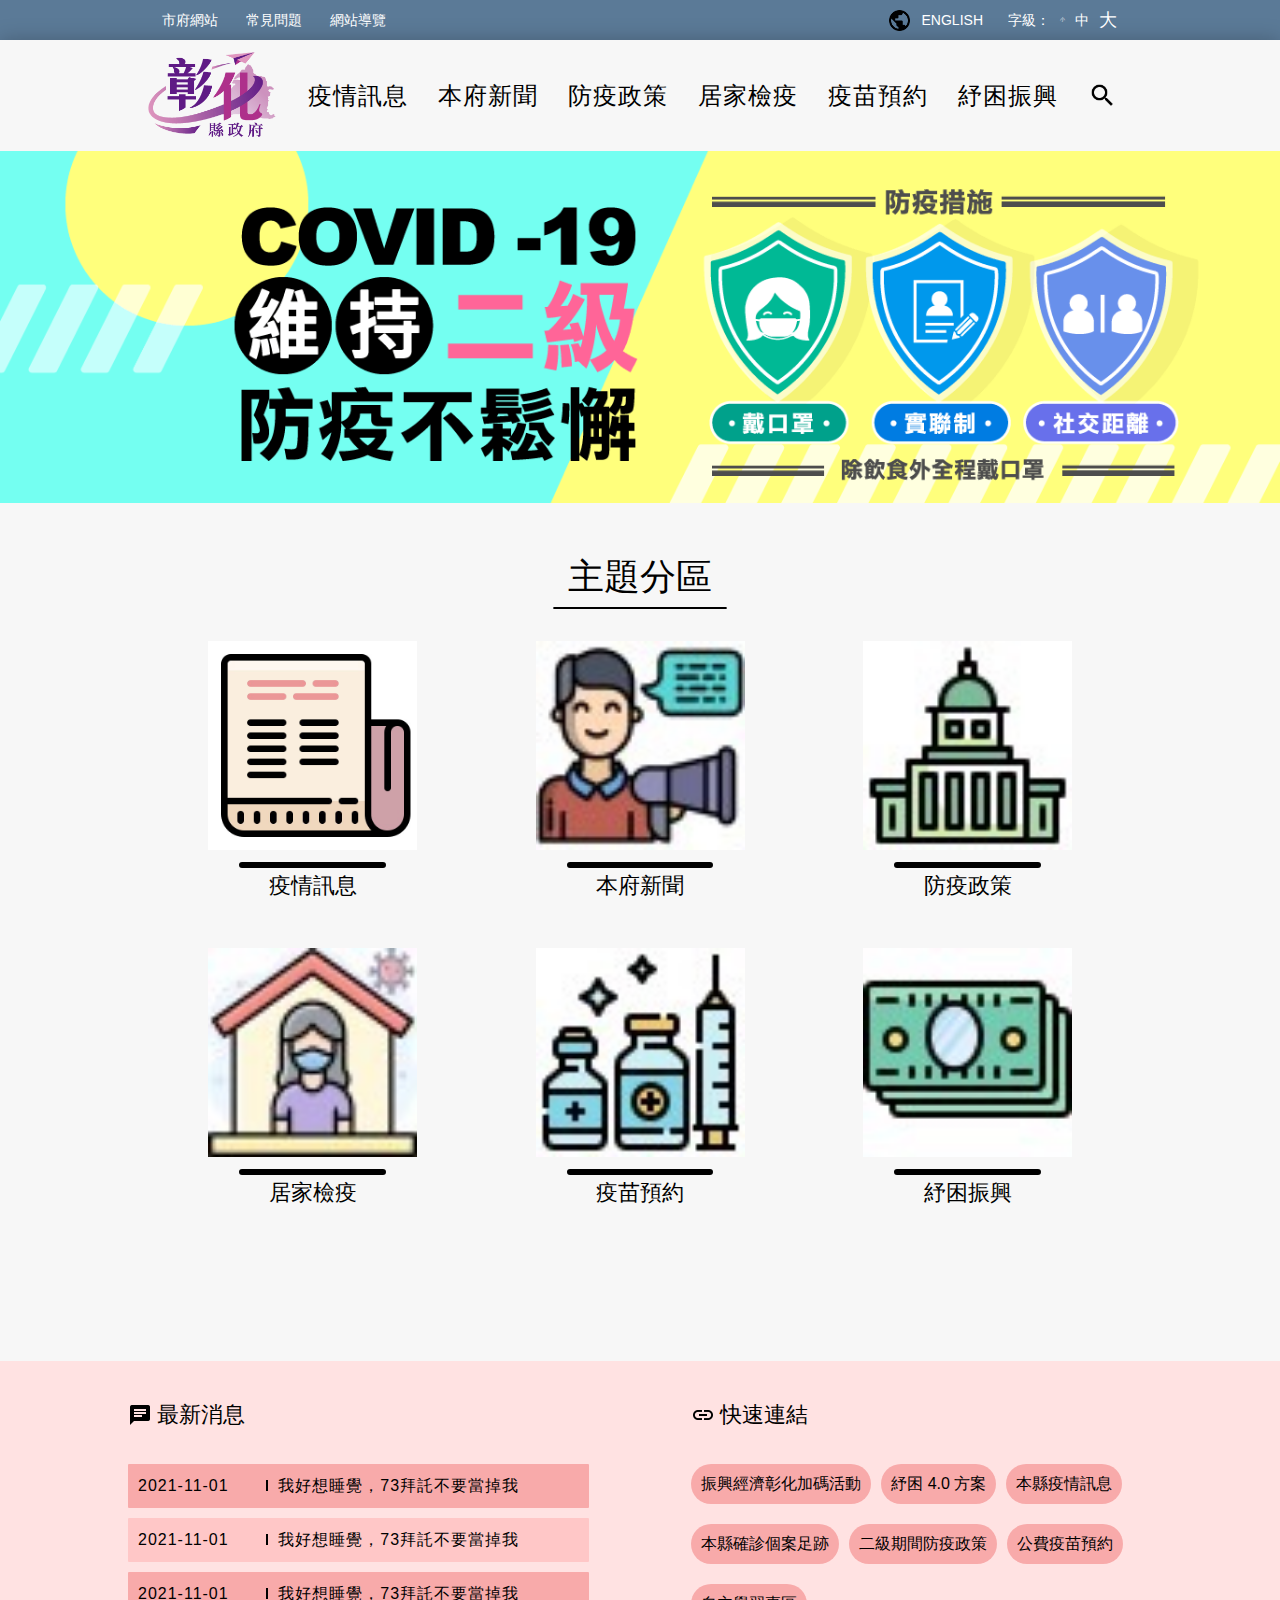
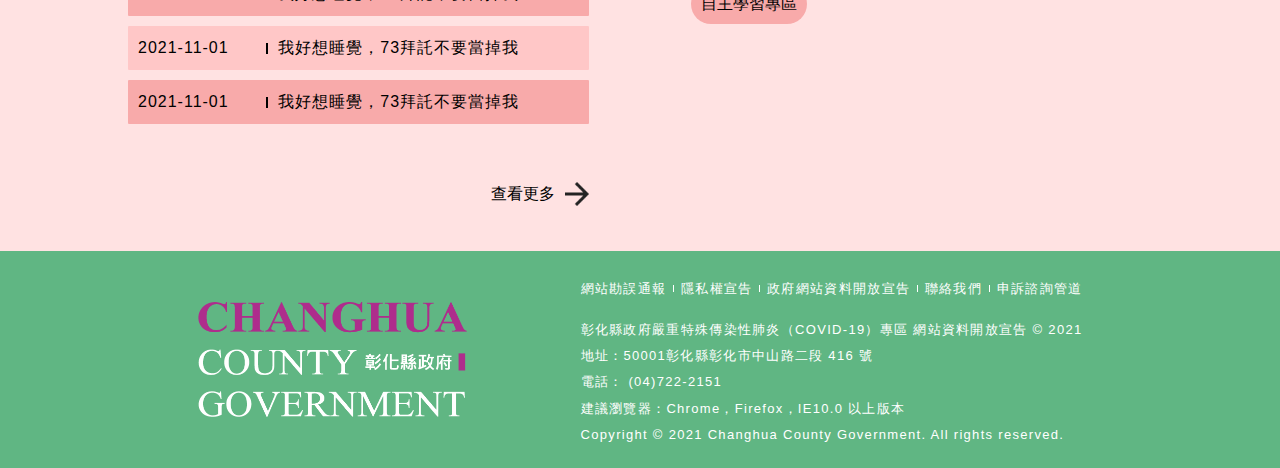
==== index.html @ 6eb6a99d "大致完成，圖片需替換" ====
<!DOCTYPE html>
<html lang="en">
<head>
    <meta charset="UTF-8">
    <meta http-equiv="X-UA-Compatible" content="IE=edge">
    <meta name="viewport" content="width=device-width, initial-scale=1.0">
    <title>首頁－彰化縣嚴重特殊傳染性肺炎防治專區</title>
    <link rel="stylesheet" href="./css/normalize.css">
    <link rel="stylesheet" href="./css/style.css">
    <link rel="stylesheet" href="./css/style_article.css">
    <link rel="stylesheet" href="./css/style_index.css">
</head>
<body>
    <div class="container">
        <header>
            <div class="header_box">
                <div class="headerL">
                    <ul class="headerL_list navbtn_li">
                        <li class="header_btn libtn flexTextCenter"><a class="textH" href="https://www.chcg.gov.tw/ch/" target="_blank">市府網站</a></li>
                        <li class="header_btn libtn flexTextCenter"><a class="textH" href=" ">常見問題</a></li>
                        <li class="header_btn libtn flexTextCenter"><a class="textH" href=" ">網站導覽</a></li>
                    </ul>
                </div>
                <div class="headerR">
                    <div class="header_lan">
                        <a href=" ">
                            <img src="img/icon_lan.png" alt="language:English">
                            <p class="textH">ENGLISH</p>
                        </a>
                    </div>
                    <div class="header_textSize">
                        <p class="textH">字級：</p>
                        <a href=" " class="textH smallText">小</a>
                        <a href=" " class="textH">中</a>
                        <a href=" " class="textH bigText">大</a>
                    </div>
                </div>
            </div>
        </header>
        <nav>
            <div class="nav_box">
                <a href="./index.html">
                    <img class="nav_logo" src="img/nav_logo.png" alt="首頁">
                </a>
                <ul class="nav_list navbtn_li">
                    <li class="nav_btn libtn">
                        <div class="flexTextCenter nav_btn_a_box"><a class="textN" href="./message.html">疫情訊息</a></div>
                        <ul class="nav_list_sub">
                            <li class="nav_btn_sub libtn flexTextCenter"><a class="textNp" href="https://www.cdc.gov.tw/" target="_blank">衛福部疾管署疫情訊息</a></li>
                            <li class="nav_btn_sub libtn flexTextCenter"><a class="textNp" href="https://www2.chcg.gov.tw/main/main_act/main.asp?main_id=35955&act_id=420" target="_blank">彰化縣疫情訊息</a></li>
                            <li class="nav_btn_sub libtn flexTextCenter"><a class="textNp" href="https://www2.chcg.gov.tw/main/main_act/main.asp?main_id=35917&act_id=420" target="_blank">彰化縣確診足跡公告</a></li>
                            <li class="nav_btn_sub libtn flexTextCenter"><a class="textNp" href="https://nidss.cdc.gov.tw/nndss/DiseaseMap?id=19CoV" target="_blank">全國病例地理分佈圖</a></li>
                        </ul>
                    </li>
                    <li class="nav_btn libtn">
                        <div class="flexTextCenter nav_btn_a_box"><a class="textN" href="https://www2.chcg.gov.tw/main/main_act/main.asp?main_id=31347&act_id=420" target="_blank">本府新聞</a></div>
                        <ul class="nav_list_sub">
                            <li class="nav_btn_sub libtn flexTextCenter"><a class="textNp" href="https://www2.chcg.gov.tw/main/main_act/main.asp?main_id=31371&act_id=420" target="_blank">防疫措施</a></li>
                            <li class="nav_btn_sub libtn flexTextCenter"><a class="textNp" href="https://www2.chcg.gov.tw/main/main_act/main.asp?main_id=31375&act_id=420" target="_blank">校園防疫</a></li>
                            <li class="nav_btn_sub libtn flexTextCenter"><a class="textNp" href="https://www2.chcg.gov.tw/main/main_act/main.asp?main_id=31374&act_id=420" target="_blank">活動相關</a></li>
                            <li class="nav_btn_sub libtn flexTextCenter"><a class="textNp" href="https://www2.chcg.gov.tw/main/main_act/main.asp?main_id=31370&act_id=420" target="_blank">防疫宣導</a></li>
                            <li class="nav_btn_sub libtn flexTextCenter"><a class="textNp" href="https://www2.chcg.gov.tw/main/main_act/main.asp?main_id=31372&act_id=420" target="_blank">防疫稽查</a></li>
                            <li class="nav_btn_sub libtn flexTextCenter"><a class="textNp" href="https://www2.chcg.gov.tw/main/main_act/main.asp?main_id=31373&act_id=420" target="_blank">居家檢疫</a></li>
                            <li class="nav_btn_sub libtn flexTextCenter"><a class="textNp" href="https://www2.chcg.gov.tw/main/main_act/main.asp?main_id=31376&act_id=420" target="_blank">紓困振興</a></li>
                            <li class="nav_btn_sub libtn flexTextCenter"><a class="textNp" href="https://www2.chcg.gov.tw/main/main_act/main.asp?main_id=31377&act_id=420" target="_blank">關懷慰問</a></li>
                            <li class="nav_btn_sub libtn flexTextCenter"><a class="textNp" href="https://www2.chcg.gov.tw/main/main_act/main.asp?main_id=31369&act_id=420" target="_blank">愛心回饋</a></li>
                        </ul>
                    </li>
                    <li class="nav_btn libtn">
                        <div class="flexTextCenter nav_btn_a_box"><a class="textN" href="./policy.html">防疫政策</a></div>
                        <ul class="nav_list_sub">
                            <li class="nav_btn_sub libtn flexTextCenter"><a class="textNp" href="https://www2.chcg.gov.tw/main/main_act/main.asp?main_id=36682&act_id=420" target="_blank">二級期間防疫政策</a></li>
                            <li class="nav_btn_sub libtn flexTextCenter"><a class="textNp" href="https://www2.chcg.gov.tw/main/main_act/main.asp?main_id=31424&act_id=420" target="_blank">公告指引</a></li>
                            <li class="nav_btn_sub libtn flexTextCenter"><a class="textNp" href="https://www2.chcg.gov.tw/main/main_act/main.asp?main_id=31350&act_id=420" target="_blank">口罩資訊</a></li>
                            <li class="nav_btn_sub libtn flexTextCenter"><a class="textNp" href="https://www2.chcg.gov.tw/main/main_act/main.asp?main_id=31386&act_id=420" target="_blank">防疫措施</a></li>
                            <li class="nav_btn_sub libtn flexTextCenter"><a class="textNp" href=" ">COVID-19 專區</a></li>
                            <li class="nav_btn_sub libtn flexTextCenter"><a class="textNp" href="https://www2.chcg.gov.tw/main/main_act/main.asp?main_id=35940&act_id=420" target="_blank">數位防疫</a></li>
                            <li class="nav_btn_sub libtn flexTextCenter"><a class="textNp" href="https://www.youtube.com/watch?v=2Yo-uYVUtT4" target="_blank">防疫社交距離影片宣導</a></li>
                        </ul>
                    </li>
                    <li class="nav_btnS libtn"><a class="textN" href="https://www2.chcg.gov.tw/main/main_act/main.asp?main_id=31349&act_id=420" target="_blank">居家檢疫</a></li>
                    <li class="nav_btnS libtn"><a class="textN" href="https://www2.chcg.gov.tw/main/main_act/main.asp?main_id=35650&act_id=420" target="_blank">疫苗預約</a></li>
                    <li class="nav_btn libtn">
                        <div class="flexTextCenter nav_btn_a_box"><a class="textN" href="https://www2.chcg.gov.tw/main/main_act/main.asp?main_id=35984&act_id=420" target="_blank">紓困振興</a></div>
                        <ul class="nav_list_sub">
                            <li class="nav_btn_sub libtn flexTextCenter"><a class="textNp" href="https://www2.chcg.gov.tw/main/main_act/main.asp?main_id=36135&act_id=420" target="_blank">行政院各部會紓困振興資訊</a></li>
                            <li class="nav_btn_sub libtn flexTextCenter"><a class="textNp" href="https://www2.chcg.gov.tw/main/main_act/main.asp?main_id=36148&act_id=420" target="_blank">個人對象紓困方案重點整理（如有誤以中央公告為主）</a></li>
                            <li class="nav_btn_sub libtn flexTextCenter"><a class="textNp" href="https://www2.chcg.gov.tw/main/main_act/main.asp?main_id=36149&act_id=420" target="_blank">事業對象紓困方案重點整理（如有誤以中央公告為主）</a></li>
                            <li class="nav_btn_sub libtn flexTextCenter"><a class="textNp" href="https://www2.chcg.gov.tw/main/main_act/main.asp?main_id=36152&act_id=420" target="_blank">紓困貸款方案整理（如有誤以中央公告為主）</a></li>
                            <li class="nav_btn_sub libtn flexTextCenter"><a class="textNp" href="https://www2.chcg.gov.tw/main/main_act/main.asp?main_id=37393&act_id=420" target="_blank">振興經濟彰化加碼活動</a></li>
                            <li class="nav_btn_sub libtn flexTextCenter"><a class="textNp" href="https://www2.chcg.gov.tw/main/main_act/main.asp?main_id=35986&act_id=420" target="_blank">彰化縣幸福圓夢貸款一年免息</a></li>
                            <li class="nav_btn_sub libtn flexTextCenter"><a class="textNp" href="https://www2.chcg.gov.tw/main/main_act/main.asp?main_id=35988&act_id=420" target="_blank">社福救助單一窗口 1957</a></li>
                            <li class="nav_btn_sub libtn flexTextCenter"><a class="textNp" href="https://www2.chcg.gov.tw/main/main_act/main.asp?main_id=35985&act_id=420" target="_blank">彰化縣地方稅捐減免緩徵</a></li>
                            <li class="nav_btn_sub libtn flexTextCenter"><a class="textNp" href="https://www2.chcg.gov.tw/main/main_act/main.asp?main_id=35990&act_id=420" target="_blank">彰化縣建築在建工程施工期限展延</a></li>
                            <li class="nav_btn_sub libtn flexTextCenter"><a class="textNp" href="https://www2.chcg.gov.tw/main/main_act/main.asp?main_id=35991&act_id=420" target="_blank">彰化縣政府委外場館規費緩徵</a></li>
                            <li class="nav_btn_sub libtn flexTextCenter"><a class="textNp" href="https://www2.chcg.gov.tw/main/main_act/main.asp?main_id=35999&act_id=420" target="_blank">彰化縣 26 處公有零售市場租金全部減半</a></li>
                            <li class="nav_btn_sub libtn flexTextCenter"><a class="textNp" href="https://www2.chcg.gov.tw/main/main_act/main.asp?main_id=36183&act_id=420" target="_blank">彰化縣土地登記逾期罰鍰計收主動扣除疫情警戒期間</a></li>
                        </ul>
                    </li>
                    <li class="nav_btnS libtn flexTextCenter"><a class="flexTextCenter" href=" "><img class="icon_search" src="img/icon_search.png" alt="搜尋"></a></li>
                </ul>
            </div>
        </nav>
        <div class="banner">
            <img src="./img/index_banner1.png" alt="COVID-19 維持二級防疫不鬆懈">
        </div>
        <article>
            <div class="main_div">
                <div class="tittle_box">
                    <p class="textA">主題分區</p>
                    <div class="tittle_line"></div>
                </div>
                <div class="main_box">
                    <div class="main_box_btn">
                        <a href=" "><img src="./img/icon_index_mes.JPG" alt="疫情訊息"></a>
                        <div class="main_box_line"></div>
                        <p class="textB">疫情訊息</p>
                    </div>
                    <div class="main_box_btn">
                        <a href=" "><img src="./img/icon_index_news.JPG" alt="本府新聞"></a>
                        <div class="main_box_line"></div>
                        <p class="textB">本府新聞</p>
                    </div>
                    <div class="main_box_btn">
                        <a href=" "><img src="./img/icon_index_policy.JPG" alt="防疫政策"></a>
                        <div class="main_box_line"></div>
                        <p class="textB">防疫政策</p>
                    </div>
                </div>
                <div class="main_box">
                    <div class="main_box_btn">
                        <a href=" "><img src="./img/icon_index_stayhome.JPG" alt="居家檢疫"></a>
                        <div class="main_box_line"></div>
                        <p class="textB">居家檢疫</p>
                    </div>
                    <div class="main_box_btn">
                        <a href=" "><img src="./img/icon_index_vaccine.JPG" alt="疫苗預約"></a>
                        <div class="main_box_line"></div>
                        <p class="textB">疫苗預約</p>
                    </div>
                    <div class="main_box_btn">
                        <a href=" "><img src="./img/icon_index_subsidy.JPG" alt="紓困振興"></a>
                        <div class="main_box_line"></div>
                        <p class="textB">紓困振興</p>
                    </div>
                </div>
            </div>
            <div class="sub_div">
                <div class="sub_box">
                    <div class="sub_box_kid sub_boxL">
                        <div class="sub_box_tittle">
                            <img src="./img/icon_index_message.png">
                            <p class="textB">最新消息</p>
                        </div>
                        <div class="sub_boxL_content">
                            <a class="sub_boxL_news newsA" href=" ">
                                    <p class="textC day">2021-11-01</p>
                                    <div class="sub_boxL_news_line"></div>
                                    <p class="textC">我好想睡覺，73拜託不要當掉我</p>
                            </a>
                            <a class="sub_boxL_news newsB" href=" ">
                                    <p class="textC day">2021-11-01</p>
                                    <div class="sub_boxL_news_line"></div>
                                    <p class="textC">我好想睡覺，73拜託不要當掉我</p>
                            </a>
                            <a class="sub_boxL_news newsA" href=" ">
                                    <p class="textC day">2021-11-01</p>
                                    <div class="sub_boxL_news_line"></div>
                                    <p class="textC">我好想睡覺，73拜託不要當掉我</p>
                            </a>
                            <a class="sub_boxL_news newsB" href=" ">
                                    <p class="textC day">2021-11-01</p>
                                    <div class="sub_boxL_news_line"></div>
                                    <p class="textC">我好想睡覺，73拜託不要當掉我</p>
                            </a>
                            <a class="sub_boxL_news newsA" href=" ">
                                    <p class="textC day">2021-11-01</p>
                                    <div class="sub_boxL_news_line"></div>
                                    <p class="textC">我好想睡覺，73拜託不要當掉我</p>
                            </a>
                        </div>
                        <div class="sub_boxL_more">
                            <a class="sub_boxL_more_btn" href=" ">
                                <p class="textC">查看更多</p>
                                <img src="./img/icon_arrow2.png">
                            </a>
                        </div>
                    </div>
                    <div class="sub_box_kid sub_boxR">
                        <div class="sub_box_tittle">
                            <img src="./img/icon_index_links.png">
                            <p class="textB">快速連結</p>
                        </div>
                        <div class="sub_boxR_content">
                                <a class="sub_boxR_link flexTextCenter" href=" ">
                                    <p class="textC">振興經濟彰化加碼活動</p>
                                </a>
                                <a class="sub_boxR_link flexTextCenter" href=" ">
                                    <p class="textC">紓困 4.0 方案</p>
                                </a>
                                <a class="sub_boxR_link flexTextCenter" href=" ">
                                    <p class="textC">本縣疫情訊息</p>
                                </a>
                                <a class="sub_boxR_link flexTextCenter" href=" ">
                                    <p class="textC">本縣確診個案足跡</p>
                                </a>
                                <a class="sub_boxR_link flexTextCenter" href=" ">
                                    <p class="textC">二級期間防疫政策</p>
                                </a>
                                <a class="sub_boxR_link flexTextCenter" href=" ">
                                    <p class="textC">公費疫苗預約</p>
                                </a>
                                <a class="sub_boxR_link flexTextCenter" href=" ">
                                    <p class="textC">自主學習專區</p>
                                </a>
                        </div>
                    </div>
                </div>
            </div>
        </article>
        <footer class="flexTextCenter">
            <div class="footer_box">
                <img class="footer_logo" src="./img/footer_logo.png" alt="彰化縣政府">
                <div class="footerR">
                    <div class="footerR_top">
                        <a class="footer_btn textF" href=" ">網站勘誤通報</a> 
                        <div class="footer_btn_line"></div>
                        <a class="footer_btn textF" href=" ">隱私權宣告</a>
                        <div class="footer_btn_line"></div>        
                        <a class="footer_btn textF" href=" ">政府網站資料開放宣告</a>
                        <div class="footer_btn_line"></div>        
                        <a class="footer_btn textF" href=" ">聯絡我們</a>
                        <div class="footer_btn_line"></div>        
                        <a class="footer_btn textF" href=" ">申訴諮詢管道</a>               
                    </div>
                    <div class="footerR_botton">
                    <p class="textF">彰化縣政府嚴重特殊傳染性肺炎（COVID-19）專區 網站資料開放宣告 © 2021</p>
                    <p class="textF">地址：50001彰化縣彰化市中山路二段 416 號</p>
                    <p class="textF">電話： (04)722-2151</p>
                    <p class="textF">建議瀏覽器：Chrome，Firefox，IE10.0 以上版本</p>
                    <p class="textF">Copyright © 2021 Changhua County Government. All rights reserved.</p>
                    </div>
                </div>
            </div>
        </footer>
    </div>
    
</body>
</html>
---- css/style.css ----
html{
    box-sizing:border-box;
    font-size: 10px;
  }

  *,*::before,*::after{
    box-sizing: inherit;
    padding: 0;
    margin: 0;
}

body{
  font-family: 'ArialMT Regular',Arial, Helvetica, sans-serif;
  background-color: #f7f7f7;
}

.container{
  width: auto;
  min-width: 1280px;
  height: 940px;

}

a{            /*把a標籤的底線都拿掉，加上自動換行，顏色設定為黑色*/
  display: block;
  color: #000000;
  text-decoration: none;
}

.navbtn_li{                /*給list型導覽列的li元素，使導覽列橫向排列*/
  display: flex;
}

.libtn{                     /*list型導覽列按鈕初始*/
  list-style: none;
  text-align: center;
}

.flexTextCenter{            /*文字垂直中央置中（給盒子），為了子導覽列所以設定向下排序*/
  display: flex;
  justify-content: center;
  align-items: center;
}

/* ↓ 字型設定區/////////////////////////////////////////////////////////////*/

.textH{                 /* header 字型*/
  padding: 0px;
  margin: 0px;
  color: #ffffff;
  font-size: 1.4rem;
  font-family: 'Arial', 'Arial Narrow', sans-serif;
}

.textN{                 /* nav 字型*/
  padding: 0px;
  margin: 0px;
  color: #000000;
  font-size: 2.4rem;
  font-family: 'Arial', 'Arial Narrow', sans-serif;
  letter-spacing: 1px;
  height: inherit;
  line-height: 111px;
}

.textNp{                 /* sub nav 字型*/
  padding: 10px;
  margin: 0px;
  color: #000000;
  font-size: 1.4rem;
  font-family: 'Arial', 'Arial Narrow', sans-serif;
  line-height: 1.5;
  letter-spacing: 1px;
}

.textA{                 /* 內文 ABC 級字型都還沒用過可以改*/
    padding: 0px;
    margin: 0px;
    color: #000000;
    font-size: 3.6rem;
    font-family: 'Arial Black', 'Arial Narrow Bold', sans-serif;
}

.textB{
  padding: 0px;
  margin: 0px;
  color: #000000;
  font-size: 2.2rem;
  font-family: 'Arial Black', 'Arial Narrow Bold', sans-serif;
}

.textC{
  padding: 0px;
  margin: 0px;
  color: #000000;
  font-size: 1.6rem;
  font-family: 'Arial Black', 'Arial Narrow Bold', sans-serif;
}

.textF{
  padding: 0px;
  margin: 0px;
  color: #000000;
  font-size: 1.3rem;
  font-family: 'Roboto','Arial', 'Arial Narrow', sans-serif;
  line-height: 15px;
  letter-spacing: 0.1em;

color: #FFFFFF;
}


/* ↑ 字型設定區/////////////////////////////////////////////////////////////////*/

/* ↓ Header 區/////////////////////////////////////*/
header{
  height: 40px;
  display: flex;
  justify-content: center;
  background-color: #5B7A97;
}

.header_box{
  height: inherit;
  width: 984px;
  display: flex;
  justify-content: space-between;
}


.headerL{
  height: inherit;
}

.headerL_list{
  height: inherit;
}

.header_btn{
  width: 84px;
}


.headerR{
  height: inherit;
  display: flex;
  justify-content: space-around;
}

.header_lan{
  display: flex;
  justify-content: space-around;
}

.headerR a{
  display: flex;
  flex-direction:row;
  align-items: center;
  justify-content: space-around;
}

.header_lan img{
  height: 25px;
  width: auto;
}

.header_lan .textH{
  padding: 10px;
}

.header_textSize{
  display: flex;
  justify-content: space-around;
  align-items: center;
  padding: 10px;
}

.header_textSize .textH{
  padding: 5px;
}

.header_textSize .smallText{
  font-size: 0.5em;
}

.header_textSize .bigText{
  font-size: 1.75em;
}
/* ↑ Header 區/////////////////////////////////////*/

/* ↓ nav 區/////////////////////////////////////*/
nav{
  height: 111px;
  display: flex;
  justify-content: center;
  background-color: inherit;
  box-shadow: 0px 1px 20px rgba(0, 0, 0, 0.25);
}

.nav_box{
  height: inherit;
  width: 984px;
  display: flex;
  flex-direction: row;
  justify-content: space-between;
  align-items: center;
}

.nav_logo{
  height: 85px;
}

.nav_list{
  height: inherit;
}

.icon_search{
  height: 29px;
}

.nav_btn{
  height: inherit;
  padding: 0 15px;
  position: relative;
}

.nav_btnS{
  height: inherit;
  padding: 0 15px;
  position: relative;
}

.nav_btn_a_box{
  height: inherit;
}

.nav_list_sub{
  width: 130px;
  flex-direction: column;
  background-color: #ffffff;
  position: relative;
  display: none;
}

.nav_btn:hover{
  background-color: #d1d1d1;
  padding: 0;
}

.nav_btnS:hover{
  background-color: #d1d1d1;
}

.nav_btn:hover .nav_list_sub{
  display: block;
}

.nav_btn_sub:hover{
  background-color: #d1d1d1;
}

.nav_list_sub > .nav_btn_sub:hover {
  background-color: #d1d1d1;
}

/* ↑ nav 區/////////////////////////////////////*/

/* ↓ banner 區/////////////////////////////////////*/

.banner{
  width: 100%;
  margin-bottom: 30px;
}

.banner img{
  width: inherit;
}

/* ↑ banner 區/////////////////////////////////////*/

/* ↓ footer 區/////////////////////////////////////*/

footer{
  background-color: #60B683;
  width: inherit;
  height: 217px;
}

.footer_box{
  height: inherit;
  width: 885px;
  display: flex;
  justify-content: space-between;
  align-items: center;
}

.footer_logo{
  height: 115px;
}

.footerR{
  height: inherit;
  padding: 20px 0;
}

.footerR_top{
  height: 20%;
  display: flex;
  align-items: center;
  justify-content: space-between;
}

.footer_btn_line{
  height: inherit;
  width: 1px;
  border-right: #ffffff 1px solid;
}

.footerR_botton{
  padding-top: 10px;
  height: 80%;
  display: flex;
  flex-direction: column;
  justify-content: space-around;
}
/* ↑ footer 區/////////////////////////////////////*/
---- css/style_article.css ----
/* 各頁頁首標題 */

.tittle_box{
    height: 80px;
    margin-top: 20px;
}

.tittle_box p{
    padding: 0 15px;
}

.tittle_line{
    height: 1px;
    border: #000000 1.5px solid;
    background-color: #000000;
    border-radius: 100px;
    margin-top: 10px;
}
---- css/style_index.css ----
.main_div{
    height: 825px;
    width: 100%;
    display: flex;
    flex-direction: column;
    align-items: center;
}

.sub_div{
    background-color: #ffe2e2;
    width: 100%;
    height: 490px;
    display: flex;
    flex-direction: column;
    align-items: center;
}

.main_box{
    width: inherit;
    display: flex;
    justify-content: space-between;
    padding: 0 208px;
}

.sub_box{
    height: inherit;
    width: 80%;
    display: flex;
    justify-content: space-between;
}




.main_box_btn{
    width: 209px;
    height: 307px;
    display: flex;
    flex-direction: column;
    align-items: center;
}

.main_box_btn a{
    width: inherit;
    margin: 5px;
}

.main_box_btn img{
    width: inherit;
}

.main_box_line{
    width: 70%;
    height: 1px;
    border: #000000 3px solid;
    border-radius: 10px;
    margin: 5px;
}




.sub_box_kid{
    height: inherit;
    width: 45%;
}

.sub_box_tittle{
    margin-top: 5px;
    width: inherit;
    height: 20%;
    display: flex;
    align-items: center;
}

.sub_box_tittle img{
    height: 24px;
    margin-right: 5px;
}


.sub_boxL_content{
    width: 100%;
    height: 60%;
}


.sub_boxL_news{
    width: inherit;
    height: 15%;
    margin-bottom: 10px;
    display: flex;
    align-items: center;
}

.newsA{
    background-color: #f8aaaa;
    border-radius: 1px;
}

.newsB{
    background-color: #ffc7c7;
    border-radius: 1px;
}

.newsA:hover{
    background-color: #ff7474;
}

.newsB:hover{
    background-color: #ff7474;
}



.day{
    width: 30%;
    padding-left: 10px;
}

.sub_boxL_news_line{
    height: 25%;
    width: 1px;
    margin-right: 10px;
    border: #000000 1px solid;
}

.sub_boxL_news .textC{
    letter-spacing: 1px;
}


.sub_boxL_more{
    width: 100%;
    height: 15%;
    display: flex;
    justify-content: flex-end;
}

.sub_boxL_more_btn{
    height: 100%;
    display: flex;
    align-items: center;
}

.sub_boxL_more_btn img{
    height: 24px;
    margin-left: 10px;
}

.sub_boxR_content{
    width: 100%;
    height: 60%;
    display: flex;
    flex-wrap: wrap;
    align-content: flex-start;
}

.sub_boxR_link{
    height: 40px;
    padding: 5px 10px;
    margin: 0 10px 20px 0;
    background-color: #f8aaaa;
    border-radius: 50px;
}

.sub_boxR_link:hover{
    background-color: #ff7474;
}
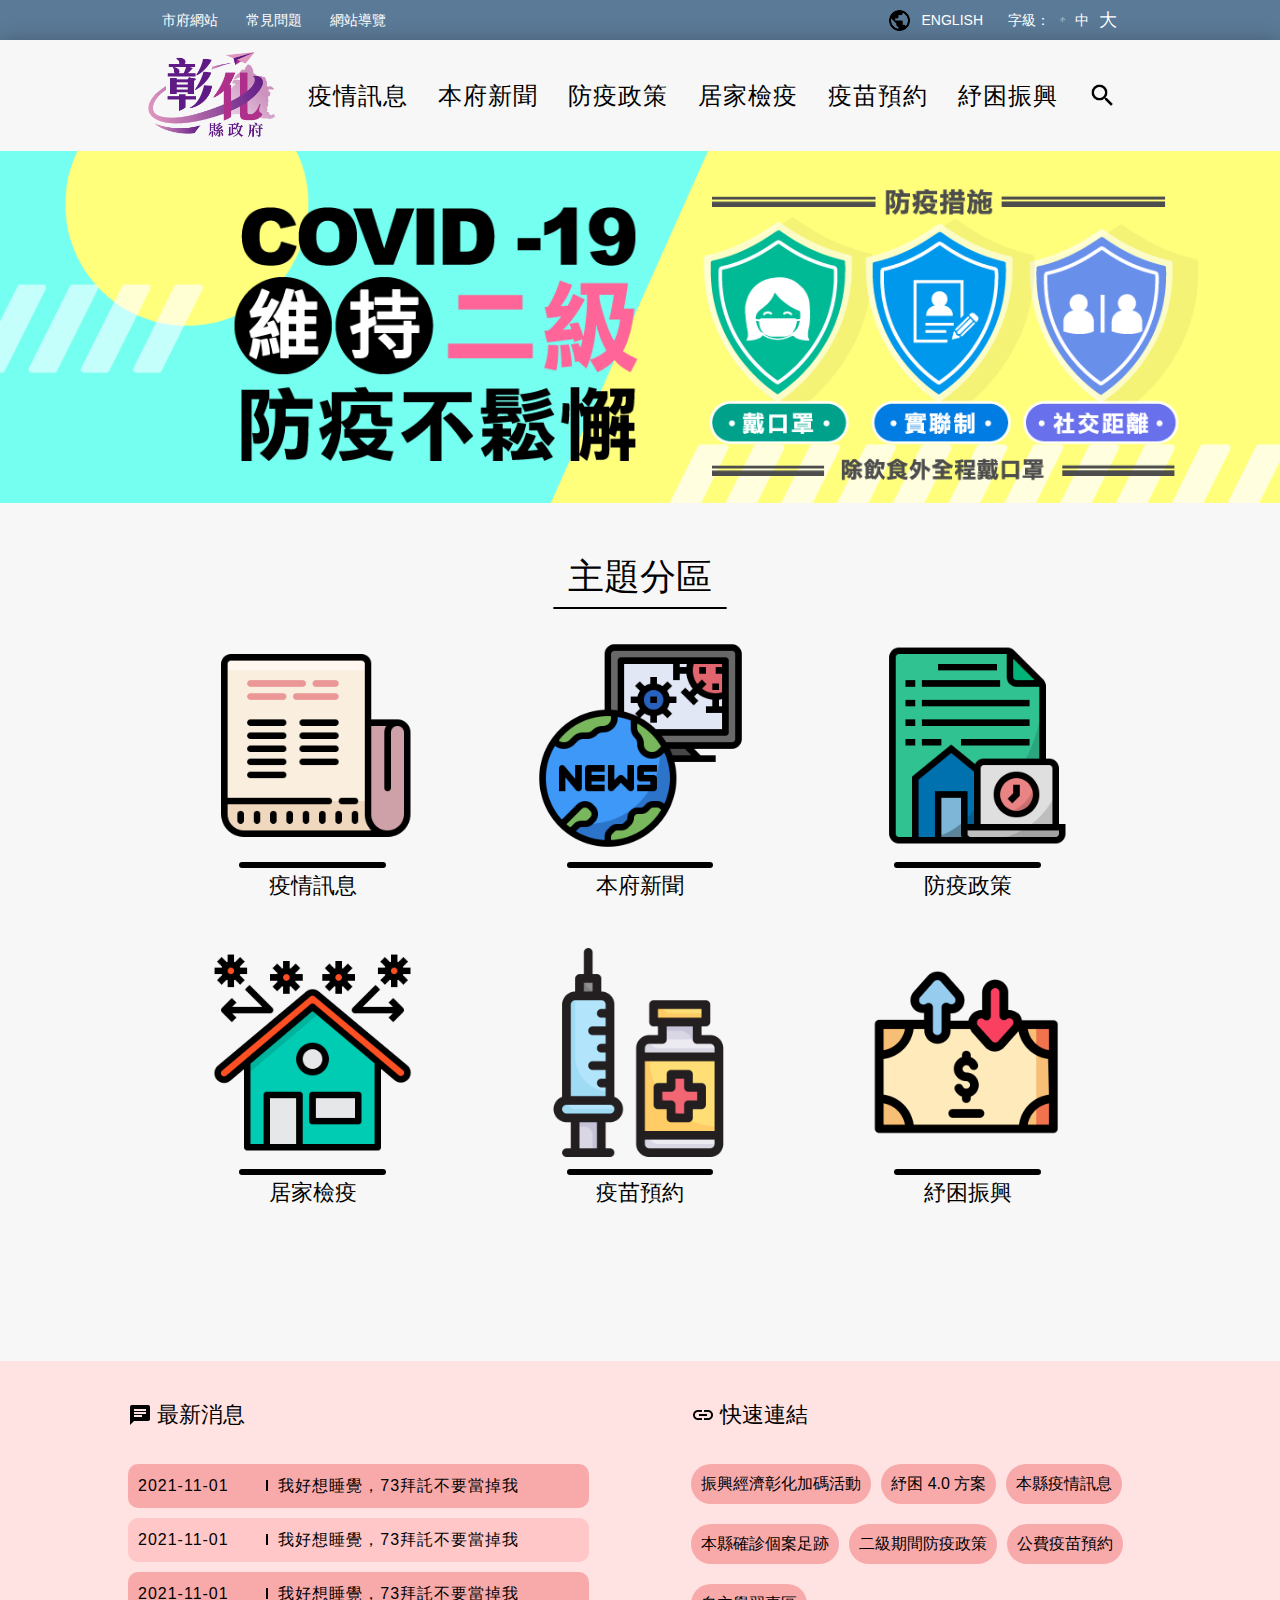
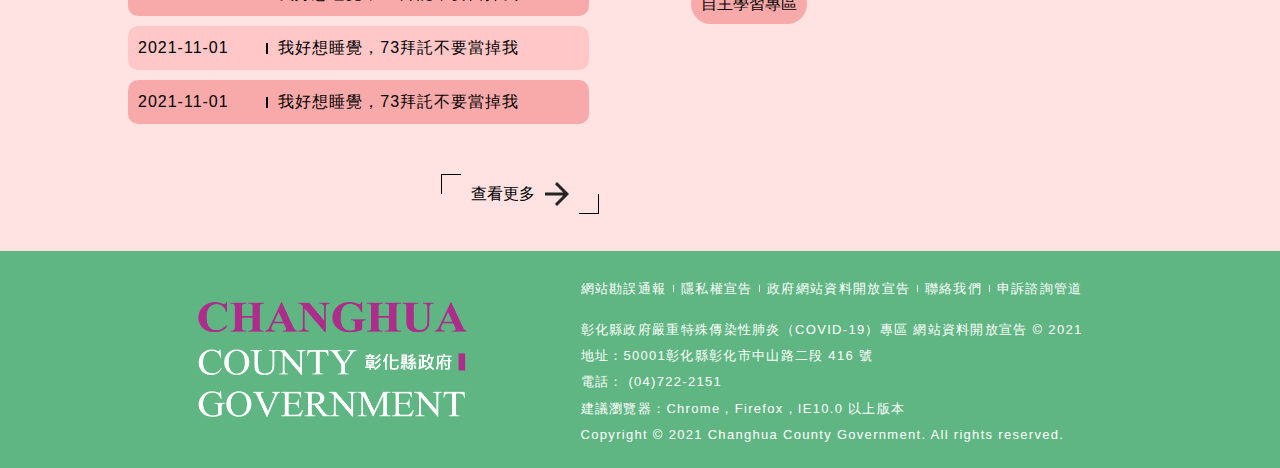
==== commit d5f898e0: "修改icon圖片" ====
--- a/index.html
+++ b/index.html
@@ -112,34 +112,34 @@
                 </div>
                 <div class="main_box">
                     <div class="main_box_btn">
-                        <a href=" "><img src="./img/icon_index_mes.JPG" alt="疫情訊息"></a>
+                        <a href=" "><img src="./img/icon_index_mes.PNG" alt="疫情訊息"></a>
                         <div class="main_box_line"></div>
                         <p class="textB">疫情訊息</p>
                     </div>
                     <div class="main_box_btn">
-                        <a href=" "><img src="./img/icon_index_news.JPG" alt="本府新聞"></a>
+                        <a href=" "><img src="./img/icon_index_news.PNG" alt="本府新聞"></a>
                         <div class="main_box_line"></div>
                         <p class="textB">本府新聞</p>
                     </div>
                     <div class="main_box_btn">
-                        <a href=" "><img src="./img/icon_index_policy.JPG" alt="防疫政策"></a>
+                        <a href=" "><img src="./img/icon_index_policy.PNG" alt="防疫政策"></a>
                         <div class="main_box_line"></div>
                         <p class="textB">防疫政策</p>
                     </div>
                 </div>
                 <div class="main_box">
                     <div class="main_box_btn">
-                        <a href=" "><img src="./img/icon_index_stayhome.JPG" alt="居家檢疫"></a>
+                        <a href=" "><img src="./img/icon_index_stayhome.PNG" alt="居家檢疫"></a>
                         <div class="main_box_line"></div>
                         <p class="textB">居家檢疫</p>
                     </div>
                     <div class="main_box_btn">
-                        <a href=" "><img src="./img/icon_index_vaccine.JPG" alt="疫苗預約"></a>
+                        <a href=" "><img src="./img/icon_index_vaccine.PNG" alt="疫苗預約"></a>
                         <div class="main_box_line"></div>
                         <p class="textB">疫苗預約</p>
                     </div>
                     <div class="main_box_btn">
-                        <a href=" "><img src="./img/icon_index_subsidy.JPG" alt="紓困振興"></a>
+                        <a href=" "><img src="./img/icon_index_subsidy.PNG" alt="紓困振興"></a>
                         <div class="main_box_line"></div>
                         <p class="textB">紓困振興</p>
                     </div>
--- a/css/style_index.css
+++ b/css/style_index.css
@@ -1,3 +1,5 @@
+/* ↓ 基礎大小設定區/////////////////////////////////////*/
+
 .main_div{
     height: 825px;
     width: 100%;
@@ -6,6 +8,14 @@
     align-items: center;
 }
 
+.main_box{
+    width: inherit;
+    display: flex;
+    justify-content: space-between;
+    padding: 0 208px;
+}
+
+
 .sub_div{
     background-color: #ffe2e2;
     width: 100%;
@@ -13,13 +23,6 @@
     display: flex;
     flex-direction: column;
     align-items: center;
-}
-
-.main_box{
-    width: inherit;
-    display: flex;
-    justify-content: space-between;
-    padding: 0 208px;
 }
 
 .sub_box{
@@ -29,8 +32,10 @@
     justify-content: space-between;
 }
 
-
-
+/* ↑ 基礎大小設定區/////////////////////////////////////*/
+
+
+/* ↓ main 區/////////////////////////////////////*/
 
 .main_box_btn{
     width: 209px;
@@ -57,7 +62,7 @@
     margin: 5px;
 }
 
-
+/* ↑ main 區/////////////////////////////////////*/
 
 
 .sub_box_kid{
@@ -91,24 +96,25 @@
     margin-bottom: 10px;
     display: flex;
     align-items: center;
+    border-radius: 10px;
 }
 
 .newsA{
-    background-color: #f8aaaa;
-    border-radius: 1px;
+    background-color: #f8aaaa; 
 }
 
 .newsB{
     background-color: #ffc7c7;
-    border-radius: 1px;
 }
 
 .newsA:hover{
     background-color: #ff7474;
+    transition: .5s
 }
 
 .newsB:hover{
     background-color: #ff7474;
+    transition: .5s
 }
 
 
@@ -141,12 +147,49 @@
     height: 100%;
     display: flex;
     align-items: center;
+    transition: all .3s linear;
+    position: relative;
 }
 
 .sub_boxL_more_btn img{
     height: 24px;
     margin-left: 10px;
 }
+
+.sub_boxL_more_btn::before{
+    content: "";
+    width: 20px;
+    height: 20px;
+    display: block;
+    box-sizing: border-box;
+    border-top: 1px solid #000;
+    border-left: 1px solid #000;
+    position: relative;
+    top: -10px;
+    left: -10px;
+    transition: all .3s linear;
+}
+.sub_boxL_more_btn::after{
+    content: "";
+    width: 20px;
+    height: 20px;
+    display: block;
+    box-sizing: border-box;
+    border-bottom: 1px solid #000;
+    border-right: 1px solid #000;
+    position: relative;
+    bottom: -10px;
+    right: -10px;
+    transition: all .3s linear;
+}
+.sub_boxL_more_btn:hover::before, .sub_boxL_more_btn:hover::after{
+    width: 200%;
+    height: 100%;
+}
+
+
+
+
 
 .sub_boxR_content{
     width: 100%;
@@ -166,4 +209,5 @@
 
 .sub_boxR_link:hover{
     background-color: #ff7474;
+    transition: .5s
 }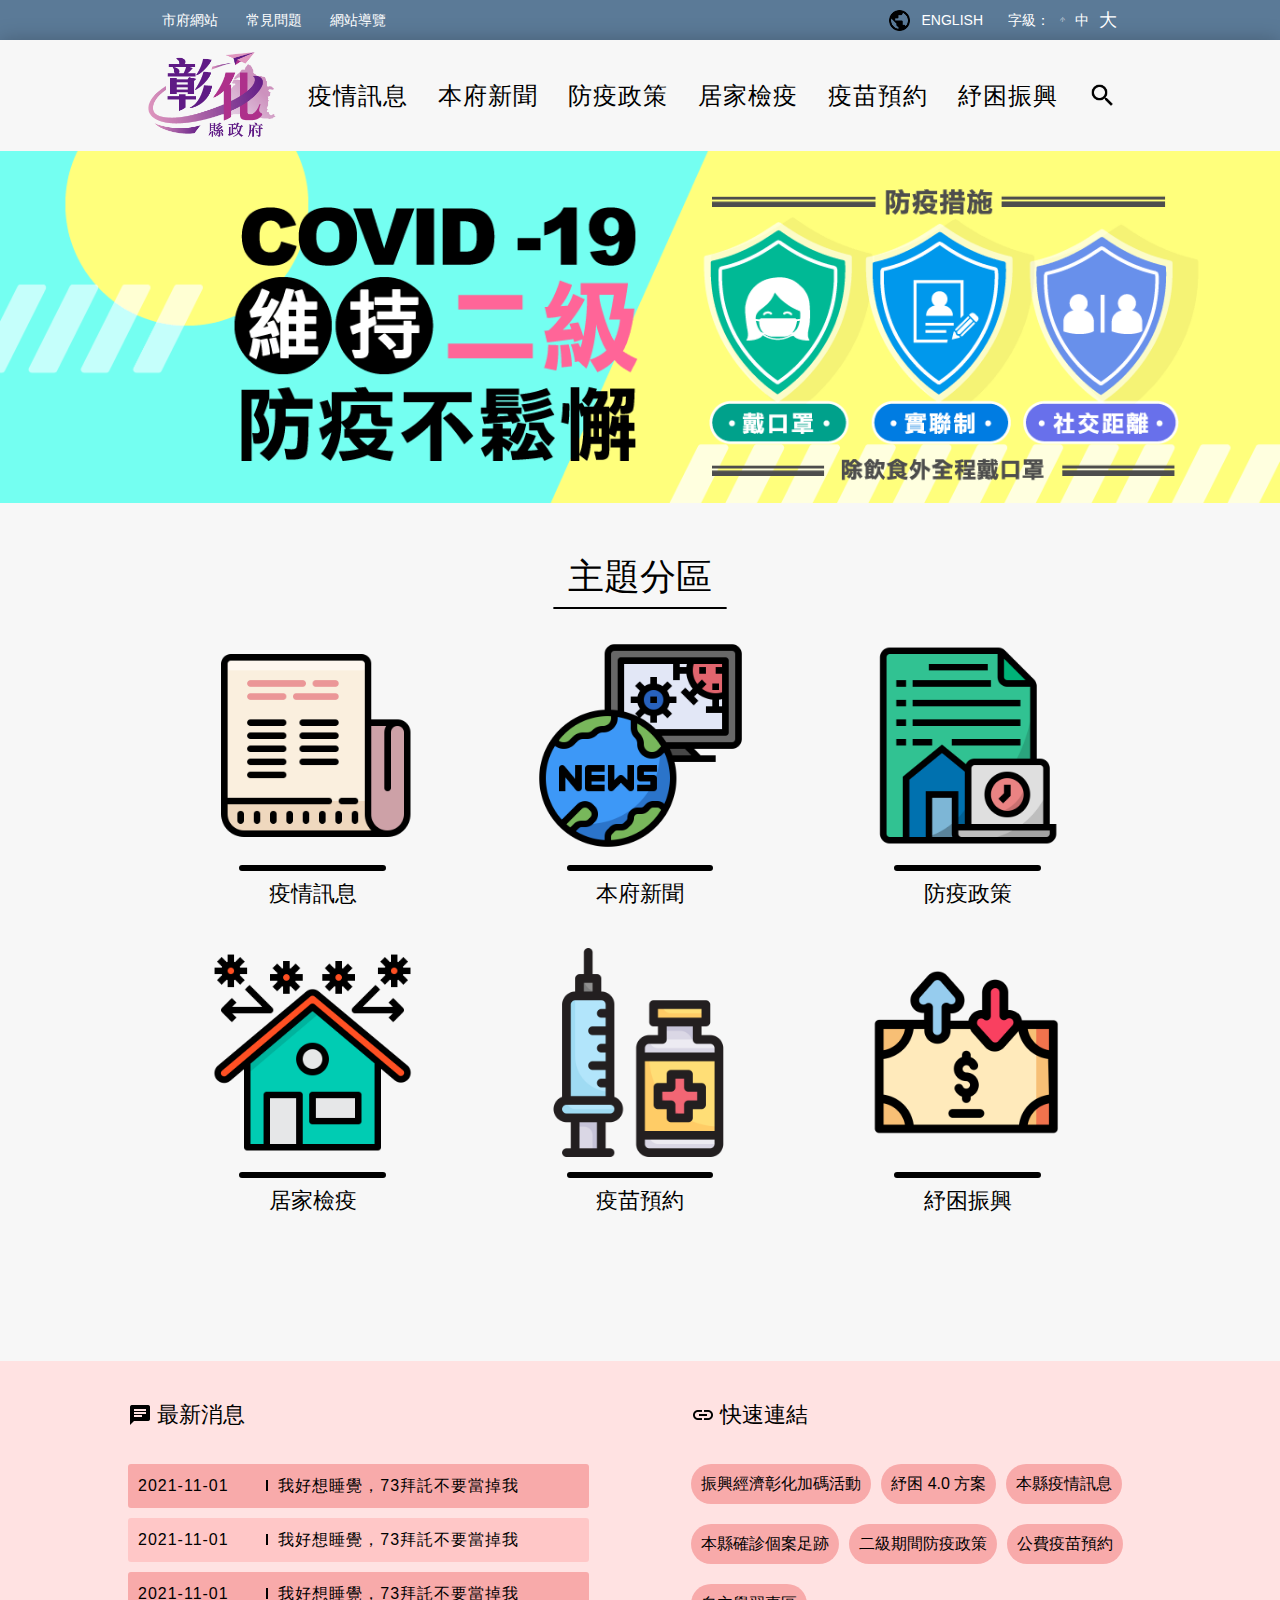
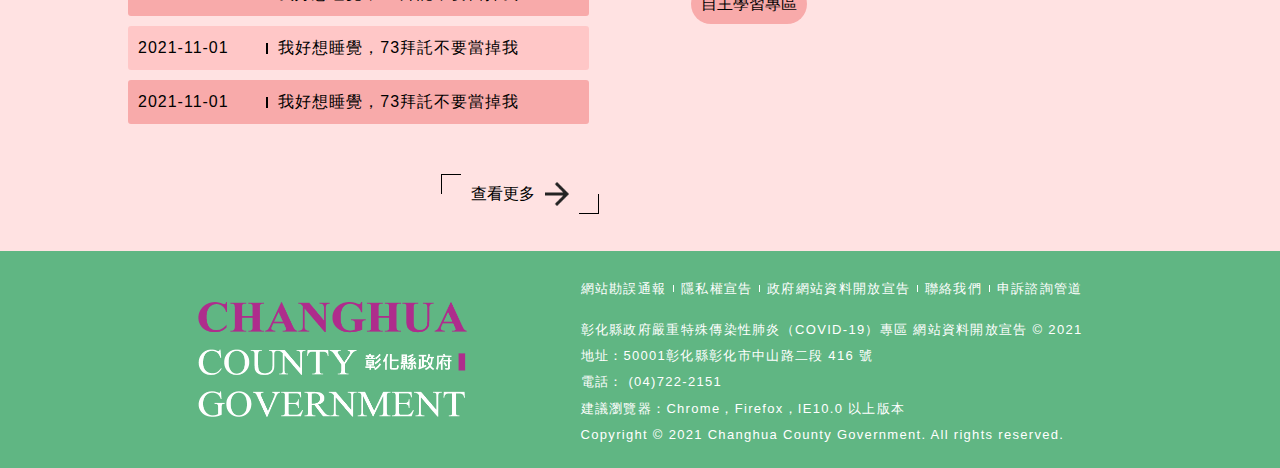
==== commit 6d9faf28: "main排版" ====
--- a/index.html
+++ b/index.html
@@ -111,38 +111,38 @@
                     <div class="tittle_line"></div>
                 </div>
                 <div class="main_box">
-                    <div class="main_box_btn">
-                        <a href=" "><img src="./img/icon_index_mes.PNG" alt="疫情訊息"></a>
+                    <a class="main_box_btn" href="./message.html">
+                        <img src="./img/icon_index_mes.PNG" alt="疫情訊息">
                         <div class="main_box_line"></div>
                         <p class="textB">疫情訊息</p>
-                    </div>
-                    <div class="main_box_btn">
-                        <a href=" "><img src="./img/icon_index_news.PNG" alt="本府新聞"></a>
+                    </a>
+                    <a class="main_box_btn" href="https://www2.chcg.gov.tw/main/main_act/main.asp?main_id=31347&act_id=420" target="_blank">
+                        <img src="./img/icon_index_news.PNG" alt="本府新聞">
                         <div class="main_box_line"></div>
                         <p class="textB">本府新聞</p>
-                    </div>
-                    <div class="main_box_btn">
-                        <a href=" "><img src="./img/icon_index_policy.PNG" alt="防疫政策"></a>
+                    </a>
+                    <a class="main_box_btn" href="./policy.html">
+                        <img src="./img/icon_index_policy.PNG" alt="防疫政策">
                         <div class="main_box_line"></div>
                         <p class="textB">防疫政策</p>
-                    </div>
+                    </a>
                 </div>
                 <div class="main_box">
-                    <div class="main_box_btn">
-                        <a href=" "><img src="./img/icon_index_stayhome.PNG" alt="居家檢疫"></a>
+                    <a class="main_box_btn" href="https://www2.chcg.gov.tw/main/main_act/main.asp?main_id=31349&act_id=420" target="_blank">
+                        <img src="./img/icon_index_stayhome.PNG" alt="居家檢疫">
                         <div class="main_box_line"></div>
                         <p class="textB">居家檢疫</p>
-                    </div>
-                    <div class="main_box_btn">
-                        <a href=" "><img src="./img/icon_index_vaccine.PNG" alt="疫苗預約"></a>
+                    </a>
+                    <a class="main_box_btn" href="https://www2.chcg.gov.tw/main/main_act/main.asp?main_id=35650&act_id=420" target="_blank">
+                        <img src="./img/icon_index_vaccine.PNG" alt="疫苗預約">
                         <div class="main_box_line"></div>
                         <p class="textB">疫苗預約</p>
-                    </div>
-                    <div class="main_box_btn">
-                        <a href=" "><img src="./img/icon_index_subsidy.PNG" alt="紓困振興"></a>
+                    </a>
+                    <a class="main_box_btn" href="https://www2.chcg.gov.tw/main/main_act/main.asp?main_id=35984&act_id=420" target="_blank">
+                        <img src="./img/icon_index_subsidy.PNG" alt="紓困振興">
                         <div class="main_box_line"></div>
                         <p class="textB">紓困振興</p>
-                    </div>
+                    </a>
                 </div>
             </div>
             <div class="sub_div">
--- a/css/style_index.css
+++ b/css/style_index.css
@@ -45,13 +45,9 @@
     align-items: center;
 }
 
-.main_box_btn a{
+.main_box_btn img{
     width: inherit;
     margin: 5px;
-}
-
-.main_box_btn img{
-    width: inherit;
 }
 
 .main_box_line{
@@ -59,7 +55,7 @@
     height: 1px;
     border: #000000 3px solid;
     border-radius: 10px;
-    margin: 5px;
+    margin: 10px;
 }
 
 /* ↑ main 區/////////////////////////////////////*/
@@ -96,7 +92,7 @@
     margin-bottom: 10px;
     display: flex;
     align-items: center;
-    border-radius: 10px;
+    border-radius: 3px;
 }
 
 .newsA{
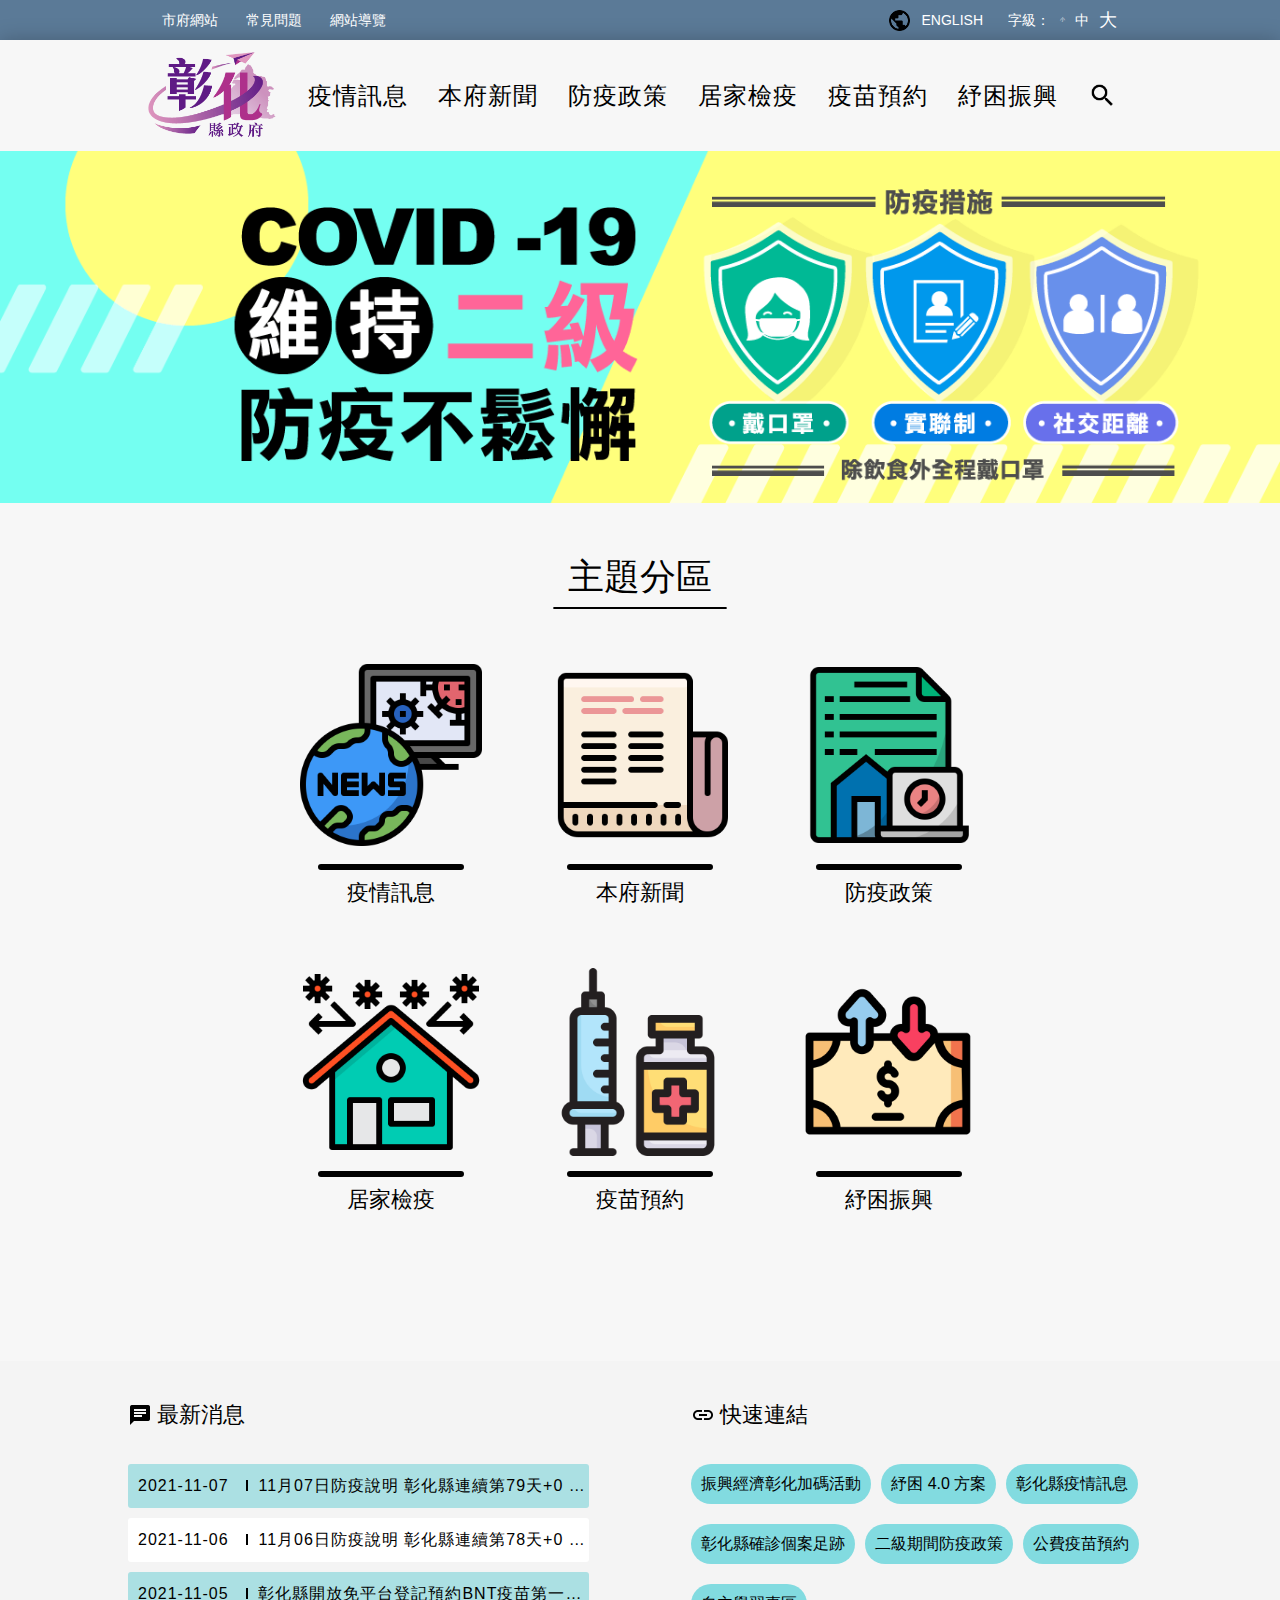
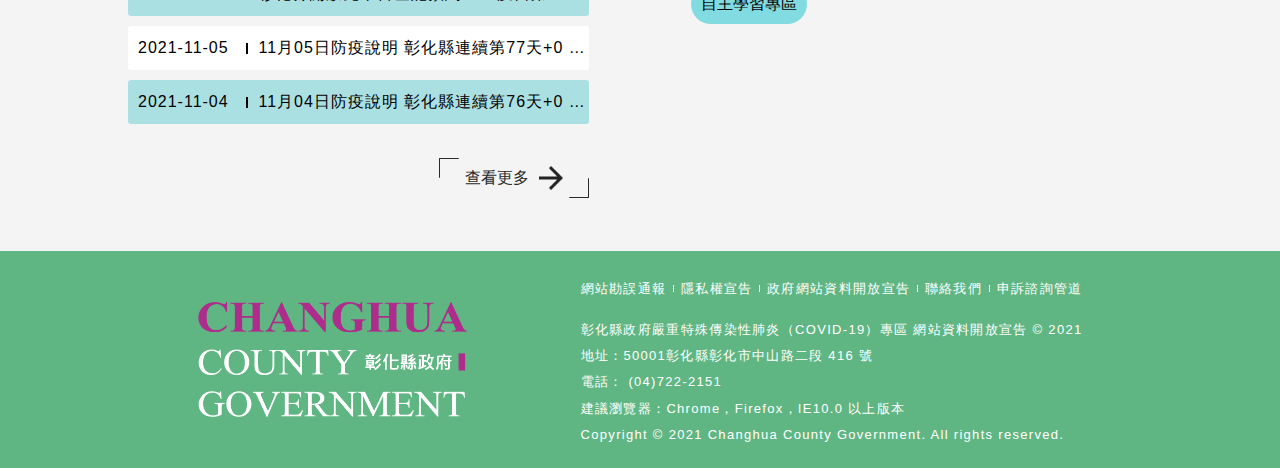
==== commit bd195722: "完成index，順便做了一點點RWD" ====
--- a/index.html
+++ b/index.html
@@ -111,38 +111,38 @@
                     <div class="tittle_line"></div>
                 </div>
                 <div class="main_box">
-                    <a class="main_box_btn" href="./message.html">
-                        <img src="./img/icon_index_mes.PNG" alt="疫情訊息">
-                        <div class="main_box_line"></div>
-                        <p class="textB">疫情訊息</p>
-                    </a>
-                    <a class="main_box_btn" href="https://www2.chcg.gov.tw/main/main_act/main.asp?main_id=31347&act_id=420" target="_blank">
-                        <img src="./img/icon_index_news.PNG" alt="本府新聞">
-                        <div class="main_box_line"></div>
-                        <p class="textB">本府新聞</p>
-                    </a>
-                    <a class="main_box_btn" href="./policy.html">
-                        <img src="./img/icon_index_policy.PNG" alt="防疫政策">
-                        <div class="main_box_line"></div>
-                        <p class="textB">防疫政策</p>
-                    </a>
-                </div>
-                <div class="main_box">
-                    <a class="main_box_btn" href="https://www2.chcg.gov.tw/main/main_act/main.asp?main_id=31349&act_id=420" target="_blank">
-                        <img src="./img/icon_index_stayhome.PNG" alt="居家檢疫">
-                        <div class="main_box_line"></div>
-                        <p class="textB">居家檢疫</p>
-                    </a>
-                    <a class="main_box_btn" href="https://www2.chcg.gov.tw/main/main_act/main.asp?main_id=35650&act_id=420" target="_blank">
-                        <img src="./img/icon_index_vaccine.PNG" alt="疫苗預約">
-                        <div class="main_box_line"></div>
-                        <p class="textB">疫苗預約</p>
-                    </a>
-                    <a class="main_box_btn" href="https://www2.chcg.gov.tw/main/main_act/main.asp?main_id=35984&act_id=420" target="_blank">
-                        <img src="./img/icon_index_subsidy.PNG" alt="紓困振興">
-                        <div class="main_box_line"></div>
-                        <p class="textB">紓困振興</p>
-                    </a>
+                    <div class="main_content">
+                        <a class="main_box_btn" href="./message.html">
+                            <img src="./img/icon_index_mes.PNG" alt="疫情訊息">
+                            <div class="main_box_line"></div>
+                            <p class="textB">疫情訊息</p>
+                        </a>
+                        <a class="main_box_btn" href="https://www2.chcg.gov.tw/main/main_act/main.asp?main_id=31347&act_id=420" target="_blank">
+                            <img src="./img/icon_index_news.PNG" alt="本府新聞">
+                            <div class="main_box_line"></div>
+                            <p class="textB">本府新聞</p>
+                        </a>
+                        <a class="main_box_btn" href="./policy.html">
+                            <img src="./img/icon_index_policy.PNG" alt="防疫政策">
+                            <div class="main_box_line"></div>
+                            <p class="textB">防疫政策</p>
+                        </a>
+                        <a class="main_box_btn" href="https://www2.chcg.gov.tw/main/main_act/main.asp?main_id=31349&act_id=420" target="_blank">
+                            <img src="./img/icon_index_stayhome.PNG" alt="居家檢疫">
+                            <div class="main_box_line"></div>
+                            <p class="textB">居家檢疫</p>
+                        </a>
+                        <a class="main_box_btn" href="https://www2.chcg.gov.tw/main/main_act/main.asp?main_id=35650&act_id=420" target="_blank">
+                            <img src="./img/icon_index_vaccine.PNG" alt="疫苗預約">
+                            <div class="main_box_line"></div>
+                            <p class="textB">疫苗預約</p>
+                        </a>
+                        <a class="main_box_btn" href="https://www2.chcg.gov.tw/main/main_act/main.asp?main_id=35984&act_id=420" target="_blank">
+                            <img src="./img/icon_index_subsidy.PNG" alt="紓困振興">
+                            <div class="main_box_line"></div>
+                            <p class="textB">紓困振興</p>
+                        </a>
+                    </div>
                 </div>
             </div>
             <div class="sub_div">
@@ -153,34 +153,34 @@
                             <p class="textB">最新消息</p>
                         </div>
                         <div class="sub_boxL_content">
-                            <a class="sub_boxL_news newsA" href=" ">
-                                    <p class="textC day">2021-11-01</p>
-                                    <div class="sub_boxL_news_line"></div>
-                                    <p class="textC">我好想睡覺，73拜託不要當掉我</p>
-                            </a>
-                            <a class="sub_boxL_news newsB" href=" ">
-                                    <p class="textC day">2021-11-01</p>
-                                    <div class="sub_boxL_news_line"></div>
-                                    <p class="textC">我好想睡覺，73拜託不要當掉我</p>
-                            </a>
-                            <a class="sub_boxL_news newsA" href=" ">
-                                    <p class="textC day">2021-11-01</p>
-                                    <div class="sub_boxL_news_line"></div>
-                                    <p class="textC">我好想睡覺，73拜託不要當掉我</p>
-                            </a>
-                            <a class="sub_boxL_news newsB" href=" ">
-                                    <p class="textC day">2021-11-01</p>
-                                    <div class="sub_boxL_news_line"></div>
-                                    <p class="textC">我好想睡覺，73拜託不要當掉我</p>
-                            </a>
-                            <a class="sub_boxL_news newsA" href=" ">
-                                    <p class="textC day">2021-11-01</p>
-                                    <div class="sub_boxL_news_line"></div>
-                                    <p class="textC">我好想睡覺，73拜託不要當掉我</p>
+                            <a class="sub_boxL_news newsA" href="https://www.chcg.gov.tw/ch/newsdetail.asp?bull_id=343998" target="_blank">
+                                    <p class="textC day">2021-11-07</p>
+                                    <div class="sub_boxL_news_line"></div>
+                                    <p class="textC sub_boxL_news_content">11月07日防疫說明 彰化縣連續第79天+0 防疫仍不能鬆懈</p>
+                            </a>
+                            <a class="sub_boxL_news newsB" href="https://www.chcg.gov.tw/ch/newsdetail.asp?bull_id=343988" target="_blank">
+                                    <p class="textC day">2021-11-06</p>
+                                    <div class="sub_boxL_news_line"></div>
+                                    <p class="textC sub_boxL_news_content">	11月06日防疫說明 彰化縣連續第78天+0 防疫仍不能鬆懈</p>
+                            </a>
+                            <a class="sub_boxL_news newsA" href="https://www.chcg.gov.tw/ch/newsdetail.asp?bull_id=343936" target="_blank">
+                                    <p class="textC day">2021-11-05</p>
+                                    <div class="sub_boxL_news_line"></div>
+                                    <p class="textC sub_boxL_news_content">彰化縣開放免平台登記預約BNT疫苗第一劑接種</p>
+                            </a>
+                            <a class="sub_boxL_news newsB" href="https://www.chcg.gov.tw/ch/newsdetail.asp?bull_id=343935" target="_blank">
+                                    <p class="textC day">2021-11-05</p>
+                                    <div class="sub_boxL_news_line"></div>
+                                    <p class="textC sub_boxL_news_content">11月05日防疫說明 彰化縣連續第77天+0 防疫仍不能鬆懈</p>
+                            </a>
+                            <a class="sub_boxL_news newsA" href="https://www.chcg.gov.tw/ch/newsdetail.asp?bull_id=343883" target="_blank">
+                                    <p class="textC day">2021-11-04</p>
+                                    <div class="sub_boxL_news_line"></div>
+                                    <p class="textC sub_boxL_news_content">11月04日防疫說明 彰化縣連續第76天+0 防疫仍不能鬆懈</p>
                             </a>
                         </div>
                         <div class="sub_boxL_more">
-                            <a class="sub_boxL_more_btn" href=" ">
+                            <a class="sub_boxL_more_btn" href="https://www2.chcg.gov.tw/main/main_act/main.asp?main_id=31347&act_id=420" target="_blank">
                                 <p class="textC">查看更多</p>
                                 <img src="./img/icon_arrow2.png">
                             </a>
@@ -192,25 +192,25 @@
                             <p class="textB">快速連結</p>
                         </div>
                         <div class="sub_boxR_content">
-                                <a class="sub_boxR_link flexTextCenter" href=" ">
+                                <a class="sub_boxR_link flexTextCenter" href="https://www2.chcg.gov.tw/main/main_act/main.asp?main_id=37393&act_id=420" target="_blank">
                                     <p class="textC">振興經濟彰化加碼活動</p>
                                 </a>
-                                <a class="sub_boxR_link flexTextCenter" href=" ">
+                                <a class="sub_boxR_link flexTextCenter" href="https://www2.chcg.gov.tw/main/main_act/main.asp?main_id=35984&act_id=420" target="_blank">
                                     <p class="textC">紓困 4.0 方案</p>
                                 </a>
-                                <a class="sub_boxR_link flexTextCenter" href=" ">
-                                    <p class="textC">本縣疫情訊息</p>
-                                </a>
-                                <a class="sub_boxR_link flexTextCenter" href=" ">
-                                    <p class="textC">本縣確診個案足跡</p>
-                                </a>
-                                <a class="sub_boxR_link flexTextCenter" href=" ">
+                                <a class="sub_boxR_link flexTextCenter" href="https://www2.chcg.gov.tw/main/main_act/main.asp?main_id=37393&act_id=420" target="_blank">
+                                    <p class="textC">彰化縣疫情訊息</p>
+                                </a>
+                                <a class="sub_boxR_link flexTextCenter" href="https://www2.chcg.gov.tw/main/main_act/main.asp?main_id=35917&act_id=420" target="_blank">
+                                    <p class="textC">彰化縣確診個案足跡</p>
+                                </a>
+                                <a class="sub_boxR_link flexTextCenter" href="https://www2.chcg.gov.tw/main/main_act/main.asp?main_id=36682&act_id=420" target="_blank">
                                     <p class="textC">二級期間防疫政策</p>
                                 </a>
-                                <a class="sub_boxR_link flexTextCenter" href=" ">
+                                <a class="sub_boxR_link flexTextCenter" href="https://www2.chcg.gov.tw/main/main_act/main.asp?main_id=35650&act_id=420" target="_blank">
                                     <p class="textC">公費疫苗預約</p>
                                 </a>
-                                <a class="sub_boxR_link flexTextCenter" href=" ">
+                                <a class="sub_boxR_link flexTextCenter" href="https://sites.google.com/chc.edu.tw/golearn" target="_blank">
                                     <p class="textC">自主學習專區</p>
                                 </a>
                         </div>
--- a/css/style_index.css
+++ b/css/style_index.css
@@ -9,15 +9,22 @@
 }
 
 .main_box{
-    width: inherit;
-    display: flex;
-    justify-content: space-between;
+    width: 100%;
+    display: flex;
+    justify-content: center;
     padding: 0 208px;
 }
 
+.main_content{
+    display: flex;
+    flex-wrap: wrap;
+    align-content: flex-start;
+    justify-content: center;
+}
+
 
 .sub_div{
-    background-color: #ffe2e2;
+    background-color: #F4F4F4;
     width: 100%;
     height: 490px;
     display: flex;
@@ -38,15 +45,16 @@
 /* ↓ main 區/////////////////////////////////////*/
 
 .main_box_btn{
-    width: 209px;
+    width: 249px;
     height: 307px;
+    padding: 20px;
     display: flex;
     flex-direction: column;
     align-items: center;
 }
 
 .main_box_btn img{
-    width: inherit;
+    width: 90%;
     margin: 5px;
 }
 
@@ -54,8 +62,15 @@
     width: 70%;
     height: 1px;
     border: #000000 3px solid;
+    background-color: #000000;
     border-radius: 10px;
     margin: 10px;
+}
+
+.main_box_btn:hover{
+    background-color: #e6e6e6;
+    border-radius: 10px;
+    transition: .5s;
 }
 
 /* ↑ main 區/////////////////////////////////////*/
@@ -96,27 +111,22 @@
 }
 
 .newsA{
-    background-color: #f8aaaa; 
+    background-color: #ABE0E3; 
 }
 
 .newsB{
-    background-color: #ffc7c7;
-}
-
-.newsA:hover{
-    background-color: #ff7474;
+    background-color: #ffffff;
+}
+
+.sub_boxL_news:hover{
+    background-color: #85ABF4;
     transition: .5s
 }
 
-.newsB:hover{
-    background-color: #ff7474;
-    transition: .5s
-}
-
 
 
 .day{
-    width: 30%;
+    width: 35%;
     padding-left: 10px;
 }
 
@@ -125,31 +135,52 @@
     width: 1px;
     margin-right: 10px;
     border: #000000 1px solid;
+    background-color: #000000;
 }
 
 .sub_boxL_news .textC{
     letter-spacing: 1px;
 }
 
+.sub_boxL_news_content{
+    width: 100%;
+    overflow: hidden;
+    text-overflow: ellipsis;
+    display: -webkit-box;
+    -webkit-line-clamp: 1;
+    -webkit-box-orient: vertical; 
+}
+
 
 .sub_boxL_more{
     width: 100%;
     height: 15%;
     display: flex;
     justify-content: flex-end;
-}
-
-.sub_boxL_more_btn{
-    height: 100%;
-    display: flex;
-    align-items: center;
-    transition: all .3s linear;
-    position: relative;
 }
 
 .sub_boxL_more_btn img{
     height: 24px;
     margin-left: 10px;
+}
+
+.sub_boxL_more_btn{
+    width: 150px;
+    height: 40px;
+    display: block;
+    text-align: center;
+    cursor: pointer;
+    background-color: transparent;
+    position: relative;
+    transition: all .3s linear;
+    display: flex;
+    justify-content: center;
+    align-items: center;
+}
+
+.sub_boxL_more_btn .textC{
+    color: #292929;
+    line-height: 40px;
 }
 
 .sub_boxL_more_btn::before{
@@ -158,11 +189,12 @@
     height: 20px;
     display: block;
     box-sizing: border-box;
-    border-top: 1px solid #000;
-    border-left: 1px solid #000;
-    position: relative;
-    top: -10px;
-    left: -10px;
+    border-top: 1px solid #292929;
+    border-left: 1px solid #292929;
+    position: absolute;
+    top: 0;
+    left: 0;
+    border-radius: 1px;
     transition: all .3s linear;
 }
 .sub_boxL_more_btn::after{
@@ -171,15 +203,21 @@
     height: 20px;
     display: block;
     box-sizing: border-box;
-    border-bottom: 1px solid #000;
-    border-right: 1px solid #000;
-    position: relative;
-    bottom: -10px;
-    right: -10px;
+    border-bottom: 1px solid #292929;
+    border-right: 1px solid #292929;
+    position: absolute;
+    bottom: 0;
+    right: 0;
+    border-radius: 1px;
     transition: all .3s linear;
 }
+
+.sub_boxL_more_btn:hover{
+    background-color: #b9cff7;
+}
+
 .sub_boxL_more_btn:hover::before, .sub_boxL_more_btn:hover::after{
-    width: 200%;
+    width: 100%;
     height: 100%;
 }
 
@@ -199,11 +237,11 @@
     height: 40px;
     padding: 5px 10px;
     margin: 0 10px 20px 0;
-    background-color: #f8aaaa;
+    background-color: #82DBE0;
     border-radius: 50px;
 }
 
 .sub_boxR_link:hover{
-    background-color: #ff7474;
+    background-color: #85ABF4;
     transition: .5s
 }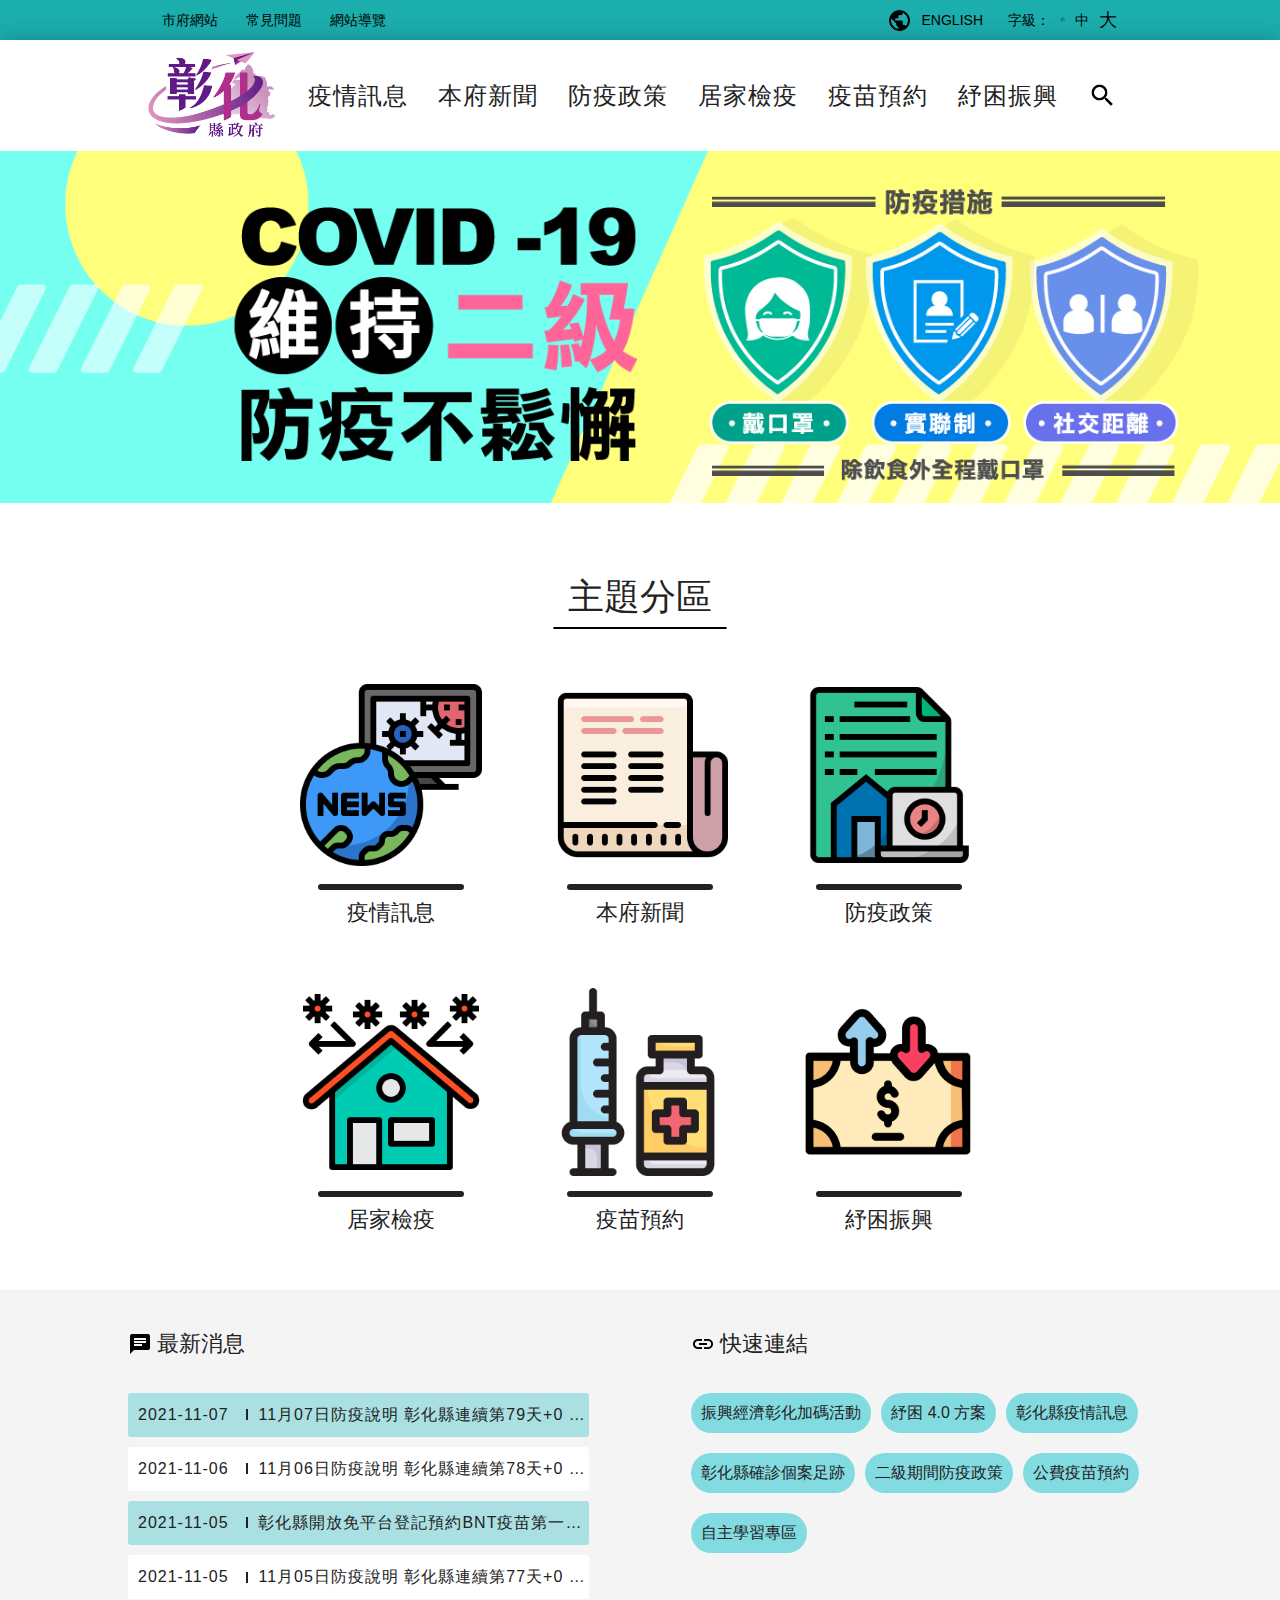
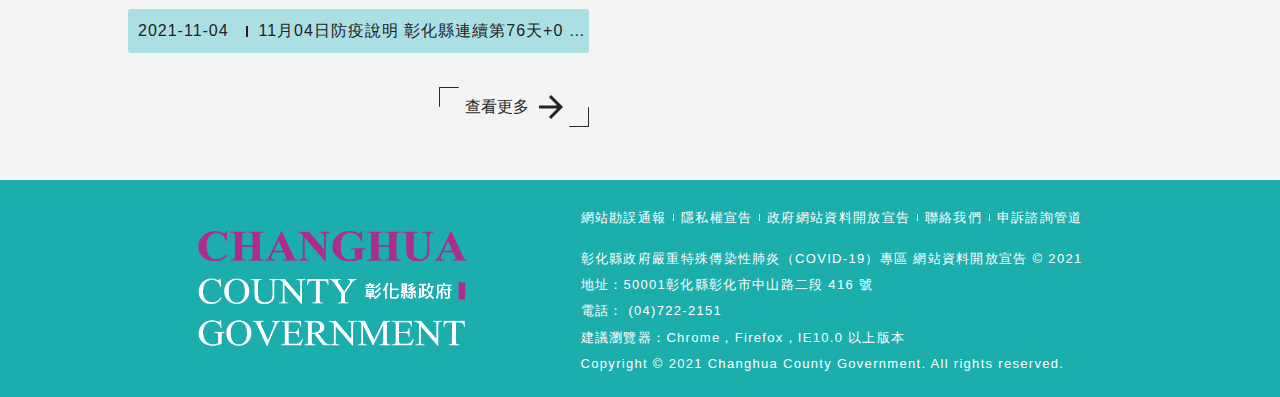
==== commit 98882a31: "nav影片連結改掉" ====
--- a/index.html
+++ b/index.html
@@ -75,7 +75,7 @@
                             <li class="nav_btn_sub libtn flexTextCenter"><a class="textNp" href="https://www2.chcg.gov.tw/main/main_act/main.asp?main_id=31386&act_id=420" target="_blank">防疫措施</a></li>
                             <li class="nav_btn_sub libtn flexTextCenter"><a class="textNp" href=" ">COVID-19 專區</a></li>
                             <li class="nav_btn_sub libtn flexTextCenter"><a class="textNp" href="https://www2.chcg.gov.tw/main/main_act/main.asp?main_id=35940&act_id=420" target="_blank">數位防疫</a></li>
-                            <li class="nav_btn_sub libtn flexTextCenter"><a class="textNp" href="https://www.youtube.com/watch?v=2Yo-uYVUtT4" target="_blank">防疫社交距離影片宣導</a></li>
+                            <li class="nav_btn_sub libtn flexTextCenter"><a class="textNp" href="https://youtu.be/fLHW1wb9VfM" target="_blank">防疫社交距離影片宣導</a></li>
                         </ul>
                     </li>
                     <li class="nav_btnS libtn"><a class="textN" href="https://www2.chcg.gov.tw/main/main_act/main.asp?main_id=31349&act_id=420" target="_blank">居家檢疫</a></li>
--- a/css/style.css
+++ b/css/style.css
@@ -11,7 +11,7 @@
 
 body{
   font-family: 'ArialMT Regular',Arial, Helvetica, sans-serif;
-  background-color: #f7f7f7;
+  background-color: #ffffff;
 }
 
 .container{
@@ -23,7 +23,7 @@
 
 a{            /*把a標籤的底線都拿掉，加上自動換行，顏色設定為黑色*/
   display: block;
-  color: #000000;
+  color: #030303;
   text-decoration: none;
 }
 
@@ -47,7 +47,7 @@
 .textH{                 /* header 字型*/
   padding: 0px;
   margin: 0px;
-  color: #ffffff;
+  color: #000000;
   font-size: 1.4rem;
   font-family: 'Arial', 'Arial Narrow', sans-serif;
 }
@@ -55,7 +55,7 @@
 .textN{                 /* nav 字型*/
   padding: 0px;
   margin: 0px;
-  color: #000000;
+  color: #222222;
   font-size: 2.4rem;
   font-family: 'Arial', 'Arial Narrow', sans-serif;
   letter-spacing: 1px;
@@ -66,7 +66,7 @@
 .textNp{                 /* sub nav 字型*/
   padding: 10px;
   margin: 0px;
-  color: #000000;
+  color: #222222;
   font-size: 1.4rem;
   font-family: 'Arial', 'Arial Narrow', sans-serif;
   line-height: 1.5;
@@ -76,37 +76,35 @@
 .textA{                 /* 內文 ABC 級字型都還沒用過可以改*/
     padding: 0px;
     margin: 0px;
-    color: #000000;
+    color: #222222;
     font-size: 3.6rem;
-    font-family: 'Arial Black', 'Arial Narrow Bold', sans-serif;
+    font-family: 'Arial', 'Arial Narrow', sans-serif;
 }
 
 .textB{
   padding: 0px;
   margin: 0px;
-  color: #000000;
+  color: #222222;
   font-size: 2.2rem;
-  font-family: 'Arial Black', 'Arial Narrow Bold', sans-serif;
+  font-family: 'Arial', 'Arial Narrow', sans-serif;
 }
 
 .textC{
   padding: 0px;
   margin: 0px;
-  color: #000000;
+  color: #222222;
   font-size: 1.6rem;
-  font-family: 'Arial Black', 'Arial Narrow Bold', sans-serif;
+  font-family: 'Arial', 'Arial Narrow', sans-serif;
 }
 
 .textF{
   padding: 0px;
   margin: 0px;
-  color: #000000;
+  color: #FFFFFF;
   font-size: 1.3rem;
   font-family: 'Roboto','Arial', 'Arial Narrow', sans-serif;
   line-height: 15px;
   letter-spacing: 0.1em;
-
-color: #FFFFFF;
 }
 
 
@@ -117,7 +115,7 @@
   height: 40px;
   display: flex;
   justify-content: center;
-  background-color: #5B7A97;
+  background-color: #1CADAD;
 }
 
 .header_box{
@@ -245,22 +243,27 @@
 .nav_btn:hover{
   background-color: #d1d1d1;
   padding: 0;
+  /* transition: .5s; */
 }
 
 .nav_btnS:hover{
   background-color: #d1d1d1;
+  /* transition: .5s; */
 }
 
 .nav_btn:hover .nav_list_sub{
   display: block;
+  transition: .3s;
 }
 
 .nav_btn_sub:hover{
   background-color: #d1d1d1;
+  transition: .3s;
 }
 
 .nav_list_sub > .nav_btn_sub:hover {
   background-color: #d1d1d1;
+  transition: .3s;
 }
 
 /* ↑ nav 區/////////////////////////////////////*/
@@ -281,7 +284,7 @@
 /* ↓ footer 區/////////////////////////////////////*/
 
 footer{
-  background-color: #60B683;
+  background-color: #1CADAD;
   width: inherit;
   height: 217px;
 }
--- a/css/style_index.css
+++ b/css/style_index.css
@@ -1,7 +1,7 @@
 /* ↓ 基礎大小設定區/////////////////////////////////////*/
 
 .main_div{
-    height: 825px;
+    padding: 20px;
     width: 100%;
     display: flex;
     flex-direction: column;
@@ -61,8 +61,8 @@
 .main_box_line{
     width: 70%;
     height: 1px;
-    border: #000000 3px solid;
-    background-color: #000000;
+    border: #222222 3px solid;
+    background-color: #222222;
     border-radius: 10px;
     margin: 10px;
 }
@@ -134,8 +134,8 @@
     height: 25%;
     width: 1px;
     margin-right: 10px;
-    border: #000000 1px solid;
-    background-color: #000000;
+    border: #222222 1px solid;
+    background-color: #222222;
 }
 
 .sub_boxL_news .textC{
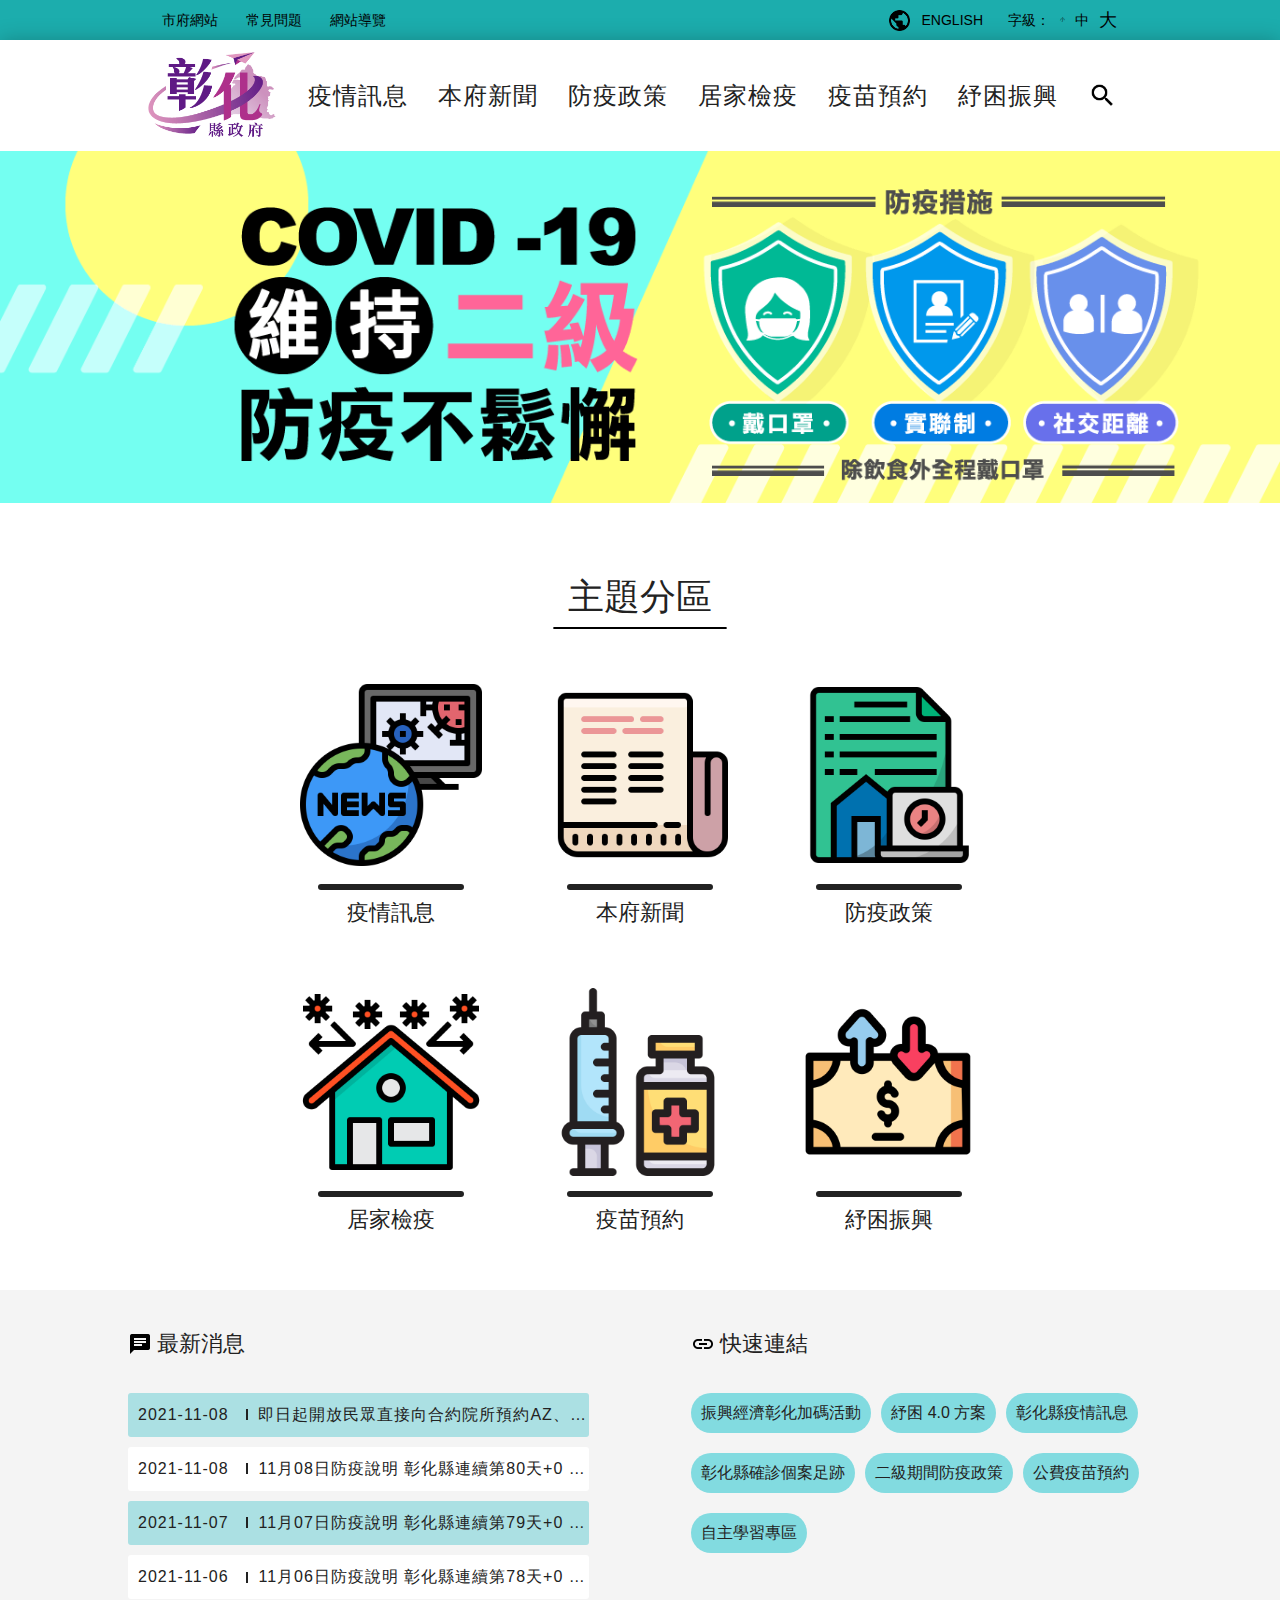
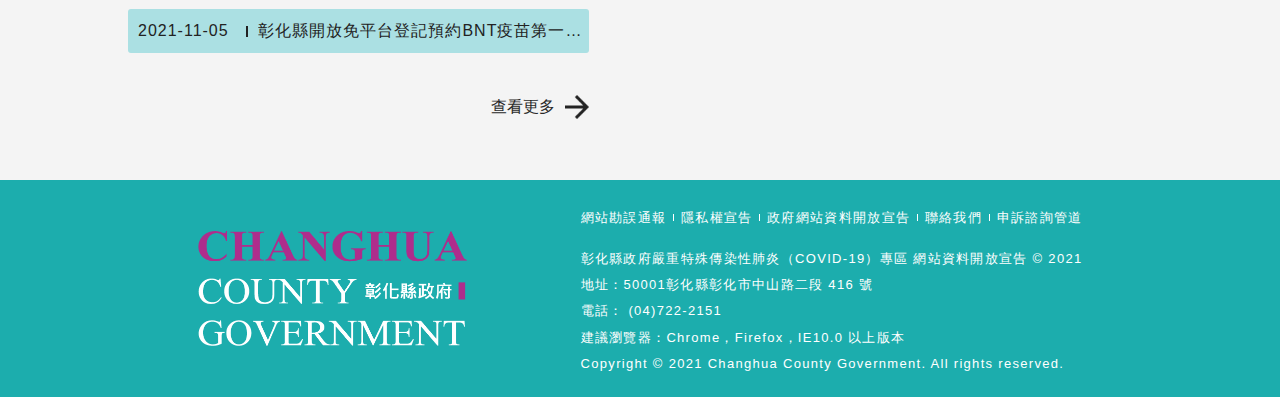
==== commit 7e053d2b: "更新首頁最新消息資訊" ====
--- a/index.html
+++ b/index.html
@@ -153,6 +153,16 @@
                             <p class="textB">最新消息</p>
                         </div>
                         <div class="sub_boxL_content">
+                            <a class="sub_boxL_news newsA" href="https://www.chcg.gov.tw/ch/newsdetail.asp?bull_id=344071" target="_blank">
+                                <p class="textC day">2021-11-08</p>
+                                <div class="sub_boxL_news_line"></div>
+                                <p class="textC sub_boxL_news_content">即日起開放民眾直接向合約院所預約AZ、BNT及高端疫苗接種服務，揪團也可以!</p>
+                           </a>
+                            <a class="sub_boxL_news newsB" href="https://www.chcg.gov.tw/ch/newsdetail.asp?bull_id=344049" target="_blank">
+                                <p class="textC day">2021-11-08</p>
+                                <div class="sub_boxL_news_line"></div>
+                                <p class="textC sub_boxL_news_content">	11月08日防疫說明 彰化縣連續第80天+0 防疫仍不能鬆懈</p>
+                            </a>
                             <a class="sub_boxL_news newsA" href="https://www.chcg.gov.tw/ch/newsdetail.asp?bull_id=343998" target="_blank">
                                     <p class="textC day">2021-11-07</p>
                                     <div class="sub_boxL_news_line"></div>
@@ -167,16 +177,6 @@
                                     <p class="textC day">2021-11-05</p>
                                     <div class="sub_boxL_news_line"></div>
                                     <p class="textC sub_boxL_news_content">彰化縣開放免平台登記預約BNT疫苗第一劑接種</p>
-                            </a>
-                            <a class="sub_boxL_news newsB" href="https://www.chcg.gov.tw/ch/newsdetail.asp?bull_id=343935" target="_blank">
-                                    <p class="textC day">2021-11-05</p>
-                                    <div class="sub_boxL_news_line"></div>
-                                    <p class="textC sub_boxL_news_content">11月05日防疫說明 彰化縣連續第77天+0 防疫仍不能鬆懈</p>
-                            </a>
-                            <a class="sub_boxL_news newsA" href="https://www.chcg.gov.tw/ch/newsdetail.asp?bull_id=343883" target="_blank">
-                                    <p class="textC day">2021-11-04</p>
-                                    <div class="sub_boxL_news_line"></div>
-                                    <p class="textC sub_boxL_news_content">11月04日防疫說明 彰化縣連續第76天+0 防疫仍不能鬆懈</p>
                             </a>
                         </div>
                         <div class="sub_boxL_more">
--- a/css/style_article.css
+++ b/css/style_article.css
@@ -15,4 +15,61 @@
     background-color: #000000;
     border-radius: 100px;
     margin-top: 10px;
+}
+
+/* ↓ 麵包屑跟友善列印 區/////////////////////////////////////*/
+.breadcrumb_and_print{
+    display: flex;
+    flex-direction: row;
+    justify-content: space-between;
+    align-items: center;
+    width: 984px;
+    padding: 11px;
+    height: 46px;
+    left: 148px;
+    top: 168px;
+    margin-top: 16px;
+    background: #F1F1F1;
+    border-radius: 4px;
+    /* border: solid 1px rgb(194, 111, 111); */
+}
+.breadcrumb, .print_btn{                /* 麵包屑 友善列印 */
+    display: flex;
+    flex-wrap: nowrap;
+    align-items: center;
+    /* border: solid 1px black; */
+}
+.breadcrumb a{
+    padding: 3px;
+    left:5px;
+}
+.print_btn a{
+    padding: 3px;
+}
+.print_btn{
+    padding-left: 5px;
+}
+.icon_homepage, .icon_print{                /* 首頁 列印icon */
+    width: 16px;
+    height: 16px;
+}
+/* ↑  麵包屑跟友善列印 區/////////////////////////////////////*/
+
+
+
+
+
+
+
+.back_btn{
+    margin: 40px;
+    padding: 15px 40px;
+    letter-spacing: 1px;
+    background-color: #ffffff;
+    border: solid 0.1px black;
+    border-radius: 8px;
+    transition: 0.5s;
+}
+.back_btn:hover{
+    background-color: #e6e6e6;
 }--- a/css/style_index.css
+++ b/css/style_index.css
@@ -159,7 +159,28 @@
     justify-content: flex-end;
 }
 
+.sub_boxL_more_btn{
+    width: 150px;
+    height: 40px;
+    display: block;
+    text-align: center;
+    cursor: pointer;
+    display: flex;
+    justify-content: flex-end;
+    align-items: center;
+}
+
+.sub_boxL_more_btn .textC{
+    color: #292929;
+    line-height: 40px;
+}
+
 .sub_boxL_more_btn img{
+    height: 24px;
+    margin-left: 10px;
+}
+
+/* .sub_boxL_more_btn img{
     height: 24px;
     margin-left: 10px;
 }
@@ -181,9 +202,9 @@
 .sub_boxL_more_btn .textC{
     color: #292929;
     line-height: 40px;
-}
-
-.sub_boxL_more_btn::before{
+} */
+
+/* .sub_boxL_more_btn::before{
     content: "";
     width: 20px;
     height: 20px;
@@ -210,16 +231,16 @@
     right: 0;
     border-radius: 1px;
     transition: all .3s linear;
-}
-
-.sub_boxL_more_btn:hover{
+} */
+
+/* .sub_boxL_more_btn:hover{
     background-color: #b9cff7;
-}
-
-.sub_boxL_more_btn:hover::before, .sub_boxL_more_btn:hover::after{
+} */
+
+/* .sub_boxL_more_btn:hover::before, .sub_boxL_more_btn:hover::after{
     width: 100%;
     height: 100%;
-}
+} */
 
 
 
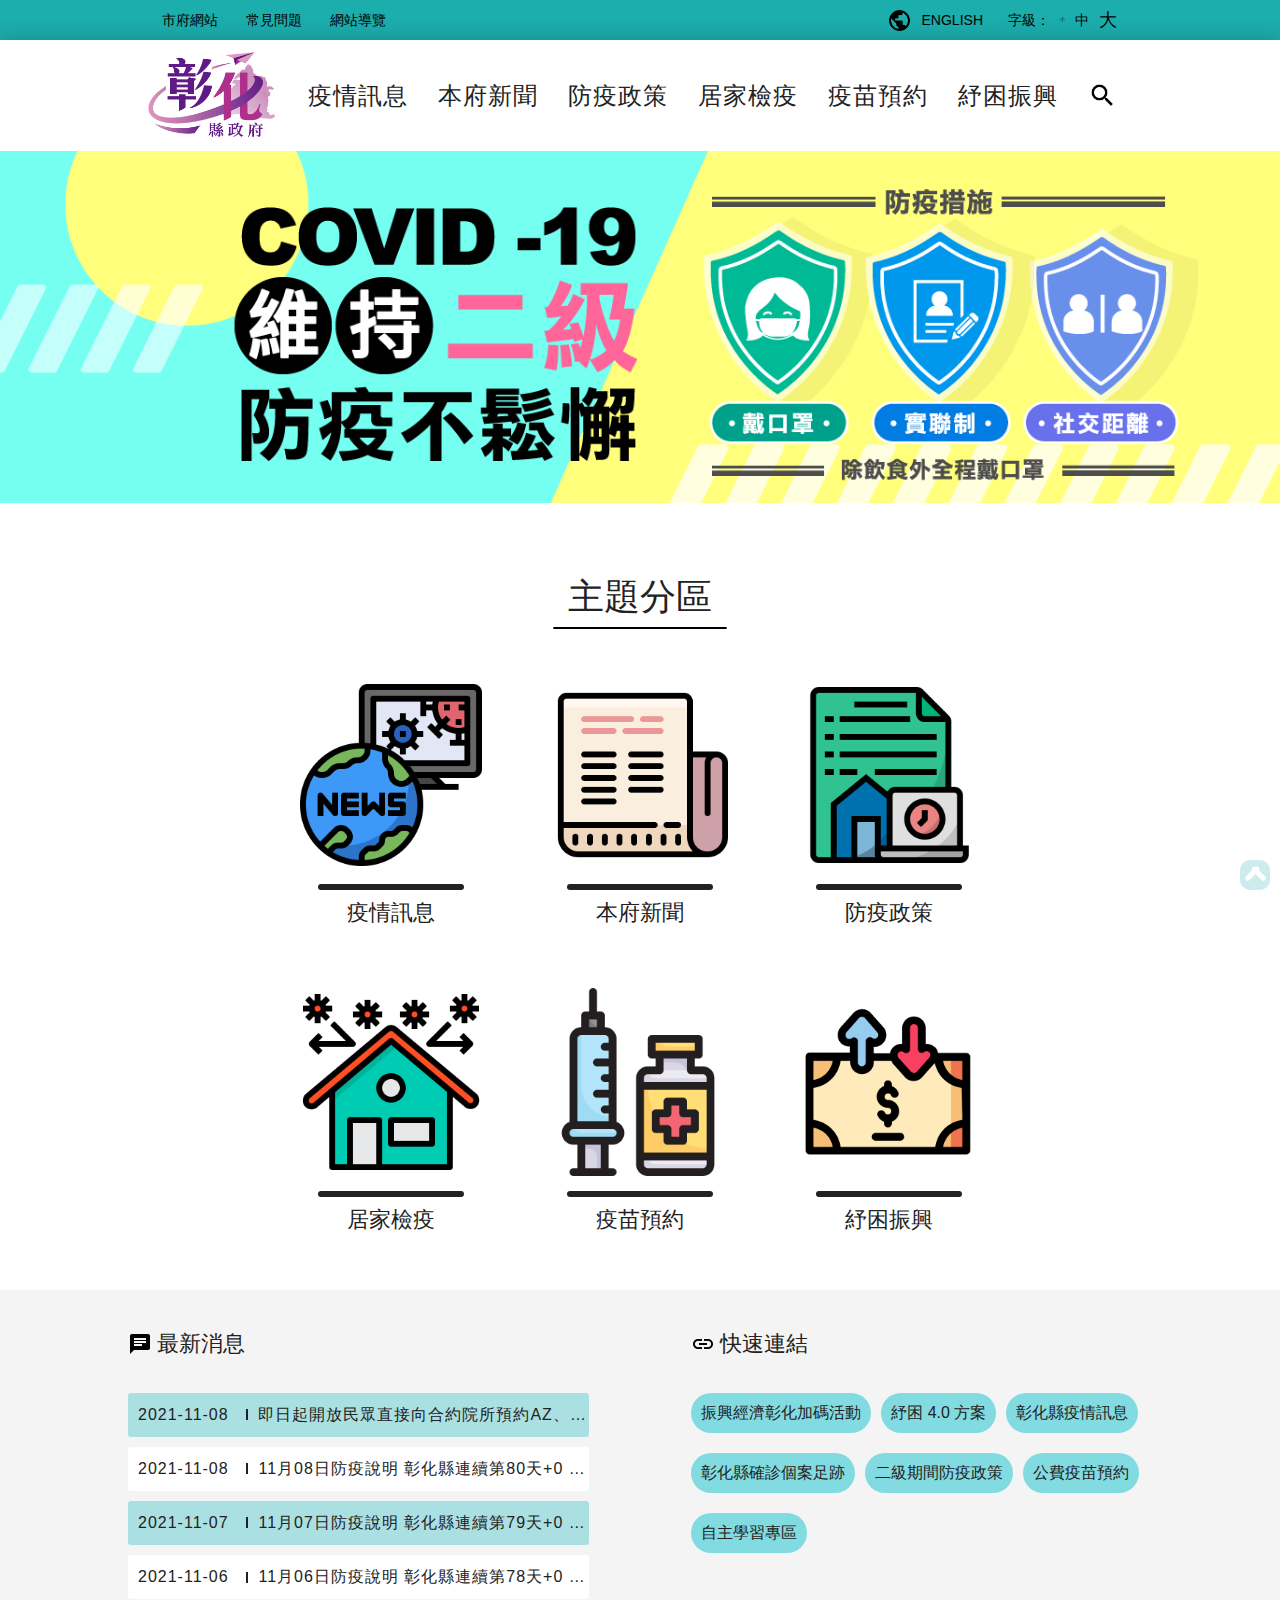
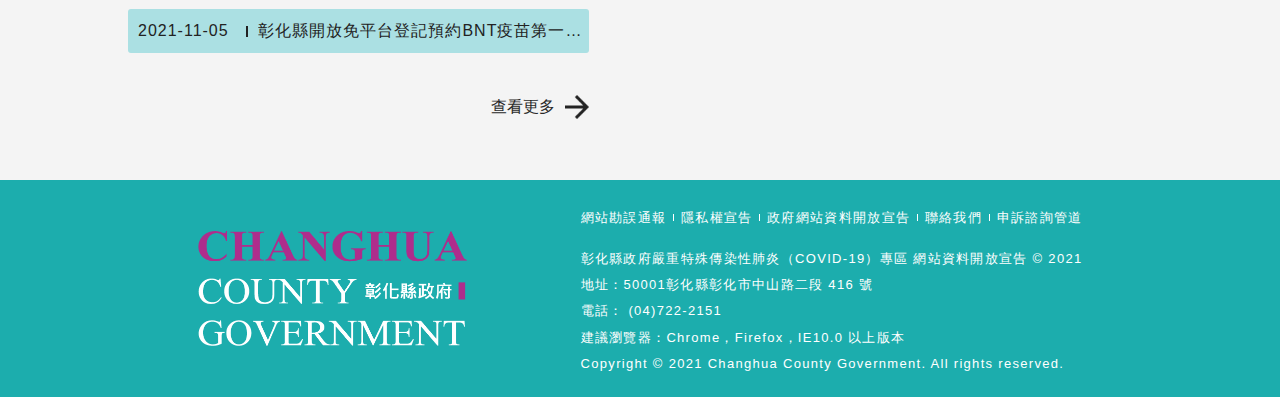
==== commit 730f4dc9: "置頂試做" ====
--- a/index.html
+++ b/index.html
@@ -11,7 +11,7 @@
     <link rel="stylesheet" href="./css/style_index.css">
 </head>
 <body>
-    <div class="container">
+    <div class="container" id="top">
         <header>
             <div class="header_box">
                 <div class="headerL">
@@ -73,7 +73,7 @@
                             <li class="nav_btn_sub libtn flexTextCenter"><a class="textNp" href="https://www2.chcg.gov.tw/main/main_act/main.asp?main_id=31424&act_id=420" target="_blank">公告指引</a></li>
                             <li class="nav_btn_sub libtn flexTextCenter"><a class="textNp" href="https://www2.chcg.gov.tw/main/main_act/main.asp?main_id=31350&act_id=420" target="_blank">口罩資訊</a></li>
                             <li class="nav_btn_sub libtn flexTextCenter"><a class="textNp" href="https://www2.chcg.gov.tw/main/main_act/main.asp?main_id=31386&act_id=420" target="_blank">防疫措施</a></li>
-                            <li class="nav_btn_sub libtn flexTextCenter"><a class="textNp" href=" ">COVID-19 專區</a></li>
+                            <li class="nav_btn_sub libtn flexTextCenter"><a class="textNp" href="./policy.html#COVID-19space">COVID-19 專區</a></li>
                             <li class="nav_btn_sub libtn flexTextCenter"><a class="textNp" href="https://www2.chcg.gov.tw/main/main_act/main.asp?main_id=35940&act_id=420" target="_blank">數位防疫</a></li>
                             <li class="nav_btn_sub libtn flexTextCenter"><a class="textNp" href="https://youtu.be/fLHW1wb9VfM" target="_blank">防疫社交距離影片宣導</a></li>
                         </ul>
@@ -217,6 +217,8 @@
                     </div>
                 </div>
             </div>
+            <!-- <a class="backtop"></a> -->
+            <a href="#top" class="toTop-arrow" id="BackTop" type="button" style="display: inline-block; opacity: 0.6;"></a>
         </article>
         <footer class="flexTextCenter">
             <div class="footer_box">
--- a/css/style.css
+++ b/css/style.css
@@ -326,4 +326,50 @@
   flex-direction: column;
   justify-content: space-around;
 }
-/* ↑ footer 區/////////////////////////////////////*/+/* ↑ footer 區/////////////////////////////////////*/
+
+
+/* .backtop{
+  display: inline-block;
+  width: 50px;
+  height: 50px;
+  position: relative;
+  right: 20px;
+  bottom: 20px;
+  background-color: #1CADAD;
+}  */
+
+.toTop-arrow {
+  width: 3rem;
+  height: 3rem;
+  padding: 0;
+  margin: 0;
+  border: 0;
+  border-radius: 33%;
+  opacity: 0.6;
+  background: #ABE0E3;
+  cursor: pointer;
+  position:fixed;
+  right: 1rem;
+  bottom: 1rem;
+  display: none;
+}
+.toTop-arrow::before, .toTop-arrow::after {
+  margin: 4px;
+  width: 18px;
+  height: 5px;
+  border-radius: 3px;
+  background: #ffffff;
+  position: absolute;
+  top: 30%;
+  content: "";
+}
+.toTop-arrow::before {
+  transform: rotate(-45deg) translate(0, -50%);
+  left: 0.05rem;
+}
+.toTop-arrow::after {
+  transform: rotate(45deg) translate(0, -50%);
+  right: 0.05rem;
+}
+.toTop-arrow:focus {outline: none;}